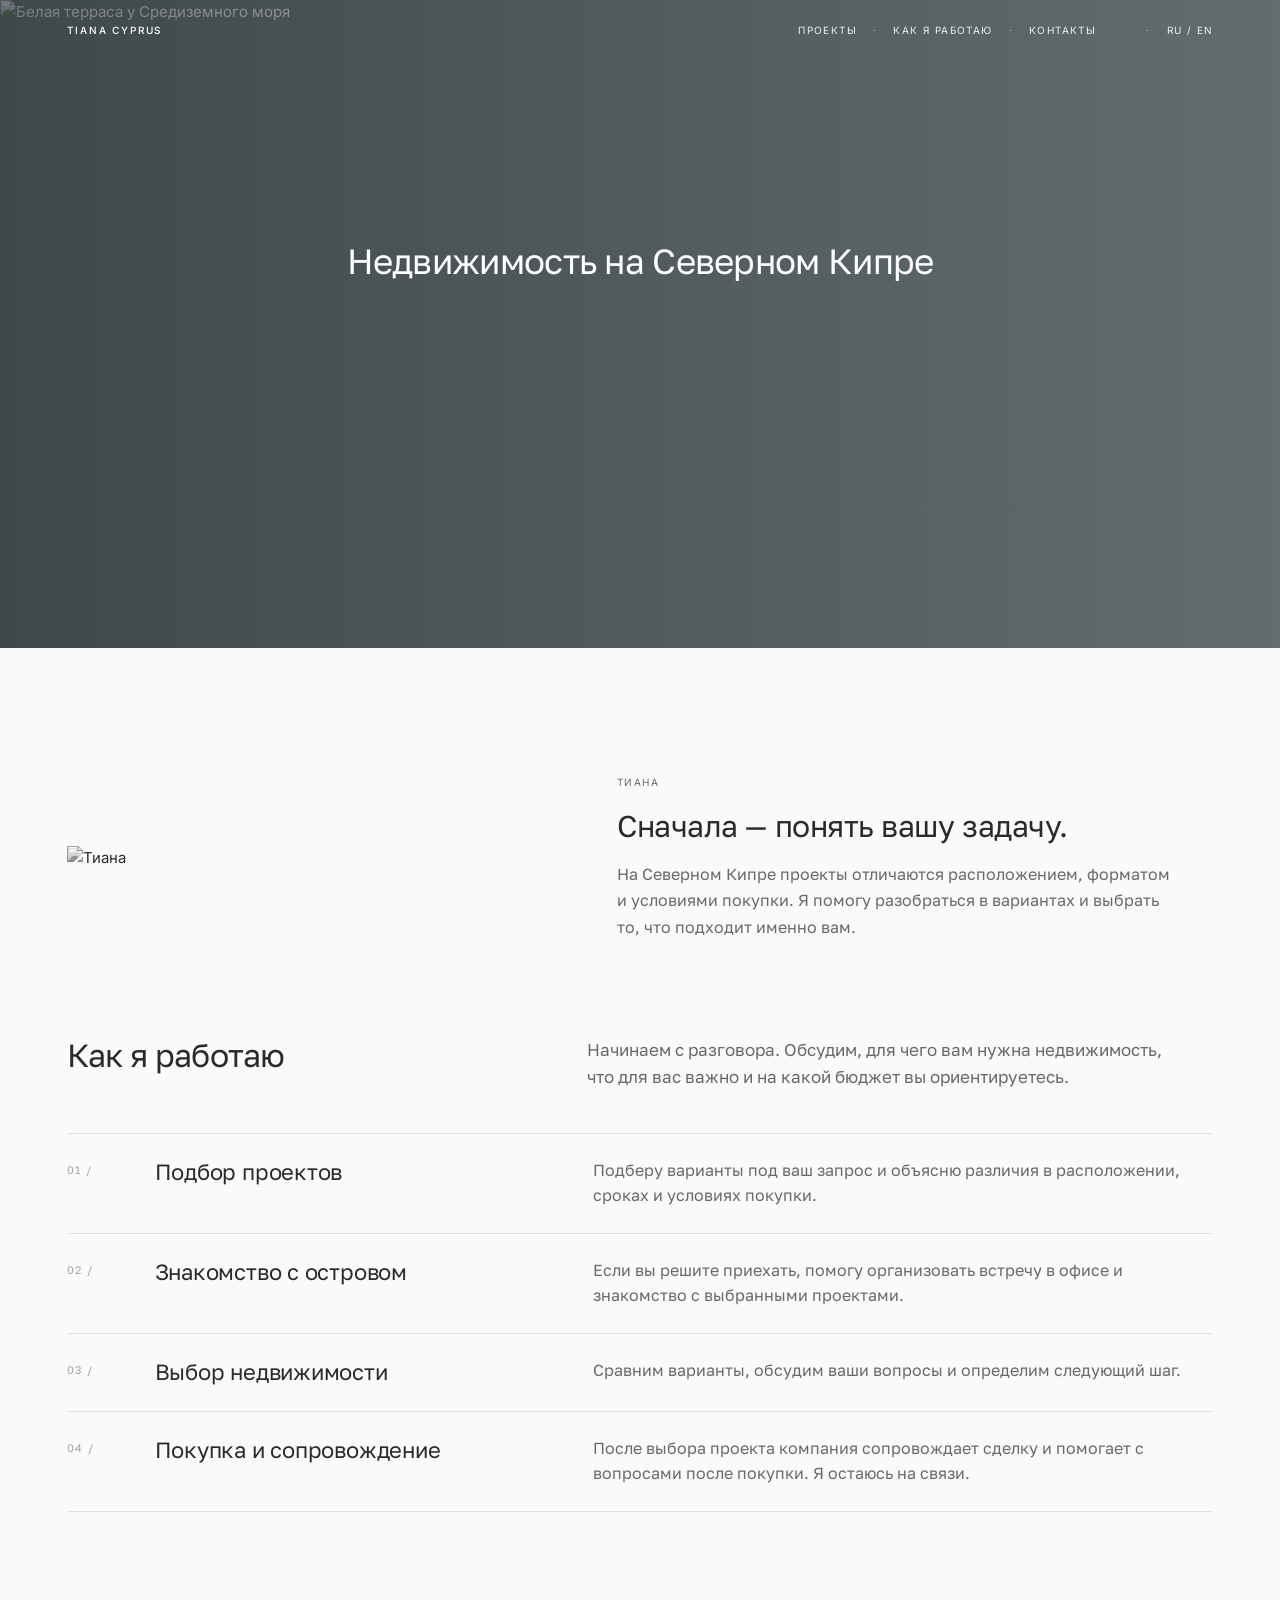
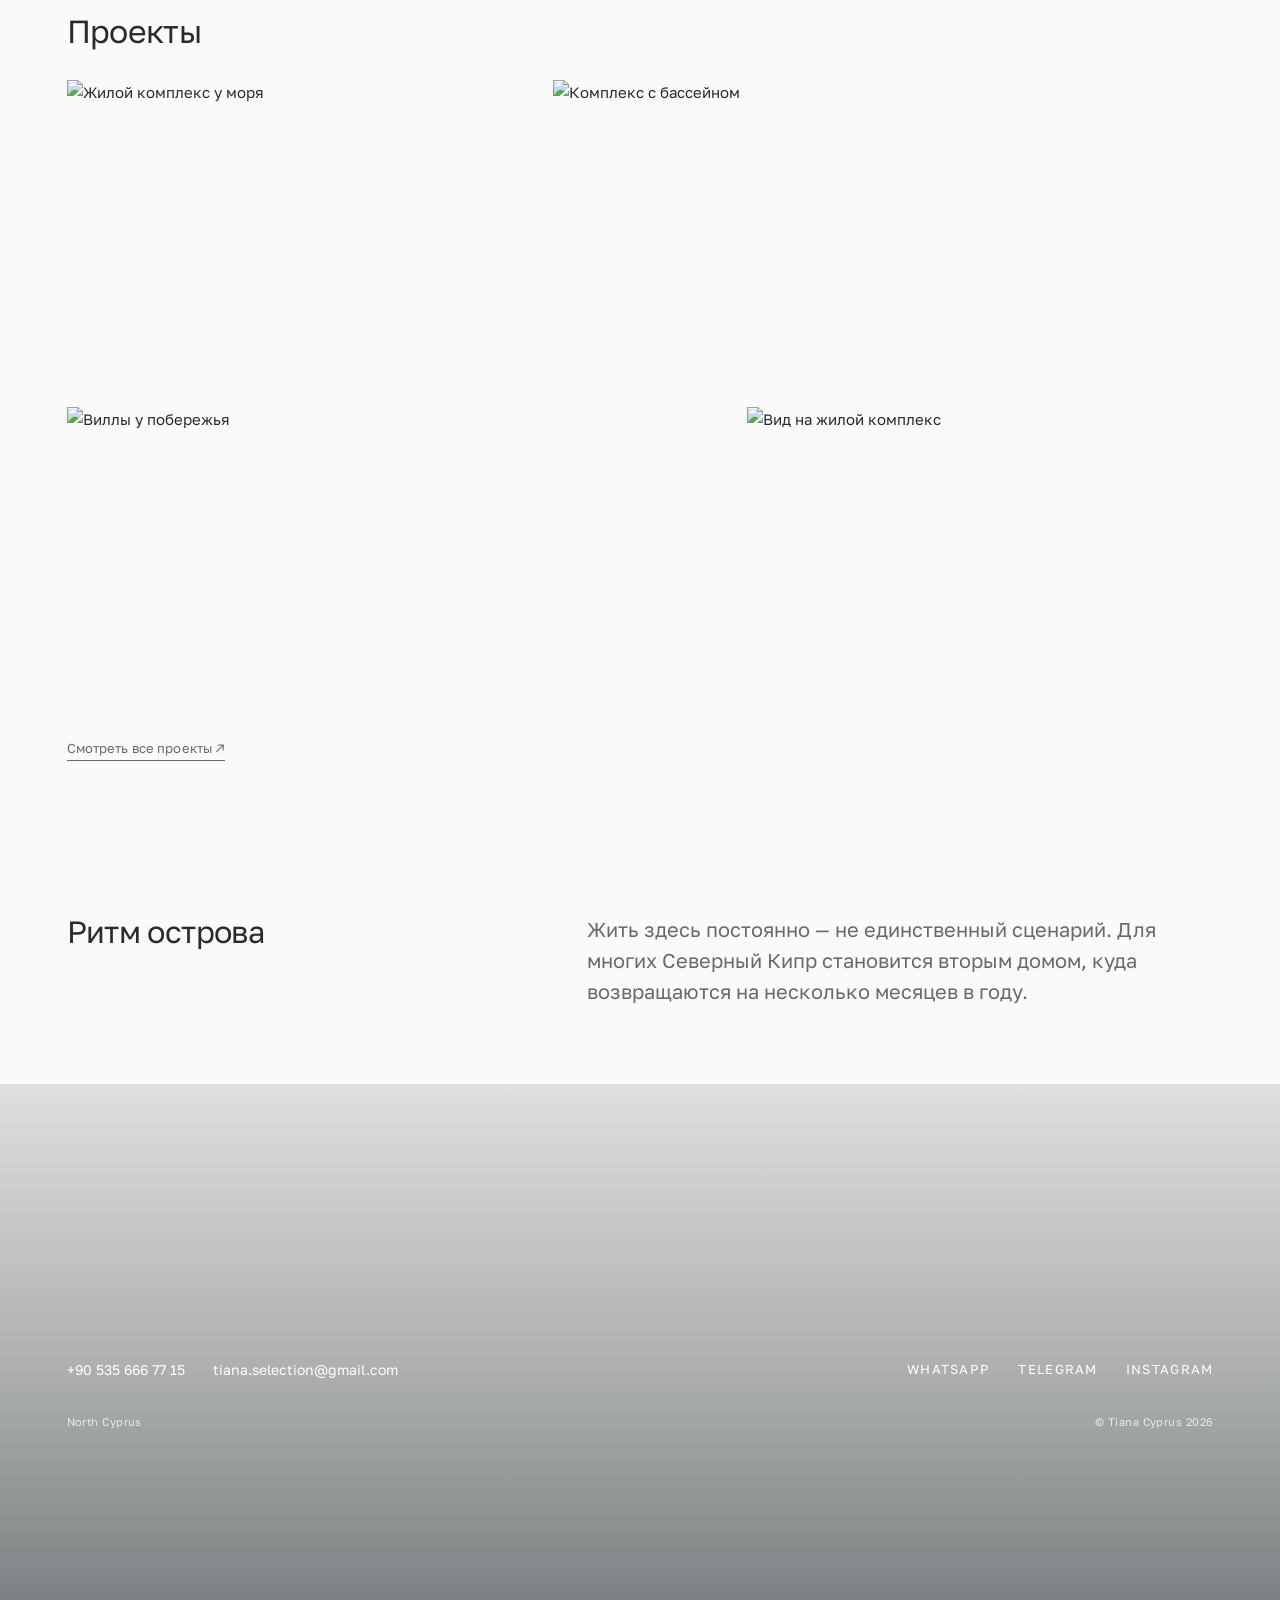
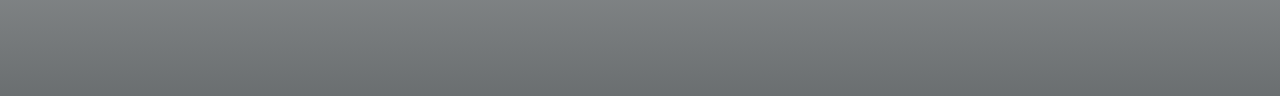
==== preview/index.html @ 3c2aa8ef "Balance spacing around the island text pause" ====
<!doctype html>
<html lang="ru">
<head>
<meta charset="utf-8"><meta name="viewport" content="width=device-width,initial-scale=1">
<title>Tiana Cyprus — визуальный вариант</title>
<link rel="preconnect" href="https://fonts.googleapis.com"><link rel="preconnect" href="https://fonts.gstatic.com" crossorigin>
<link href="https://fonts.googleapis.com/css2?family=Inter:wght@400;500;600&display=swap&subset=cyrillic" rel="stylesheet"><link href="https://fonts.googleapis.com/css2?family=Golos+Text:wght@400;500&display=swap" rel="stylesheet">
<style>
:root{--paper:#FAFAFA;--paper2:#FAFAFA;--ink:#282b2d;--soft:#666b6a;--line:#e0e3e1;--olive:#7d8678;--gutter:clamp(22px,5.2vw,84px);--serif:"Inter",Arial,sans-serif;--sans:"Inter",Arial,sans-serif}
*{box-sizing:border-box}html{scroll-behavior:smooth}body{margin:0;background:var(--paper);color:var(--ink);font:400 15px/1.65 var(--sans);-webkit-font-smoothing:antialiased}a{color:inherit;text-decoration:none}img{display:block;width:100%;height:100%;object-fit:cover}.wrap{max-width:1600px;margin:auto;padding-inline:var(--gutter)}
header{position:absolute;top:0;left:0;width:100%;z-index:10;display:flex;align-items:center;gap:34px;padding:22px var(--gutter);font-size:10px;letter-spacing:.14em;text-transform:uppercase;color:rgba(255,255,255,.9);background:transparent}.brand{font-weight:500;letter-spacing:.18em;color:#fff;margin-right:auto}.nav{display:flex;gap:0}.nav a{white-space:nowrap}.lang{white-space:nowrap}@media(min-width:761px){.nav a+a::before,.lang::before{content:"·";margin:0 16px;color:rgba(255,255,255,.58)}}
.hero{position:relative;width:100%;max-width:none;min-height:clamp(520px,72vh,760px);display:flex;align-items:center;justify-content:center;overflow:hidden;margin-top:0;margin-bottom:clamp(72px,10vw,130px);padding:0;color:#fff;background:#697477}.hero-copy{position:relative;z-index:2;width:min(90%,900px);max-width:900px;margin:0 auto;padding:0;text-align:center;transform:translateY(-6vh)}.eyebrow{font:500 10px/1.35 var(--sans);letter-spacing:.16em;text-transform:uppercase;color:rgba(255,255,255,.86);margin-bottom:18px}.hero h1{font:400 35px/1.18 "Golos Text",sans-serif;letter-spacing:-.02em;margin:0 0 16px;max-width:none;white-space:nowrap}.hero-subtitle{font:400 17px/1.55 "Golos Text",sans-serif;letter-spacing:.015em;margin:0 auto;max-width:none;color:rgba(255,255,255,.82)}.hero-link,.text-link{display:inline-flex;gap:8px;align-items:center;padding-bottom:4px;border-bottom:1px solid currentColor;font-size:10px;letter-spacing:.1em;text-transform:uppercase}.hero-link{font:500 13px/1.4 "Golos Text",sans-serif;letter-spacing:0;text-transform:none;color:#fff}.hero-image{position:absolute;inset:0;margin:0;overflow:hidden;z-index:0}.hero-image::after{content:"";position:absolute;inset:0;background:linear-gradient(90deg,rgba(16,23,26,.48) 0%,rgba(16,23,26,.25) 54%,rgba(16,23,26,.08) 100%)}.hero-image img{object-position:center 55%;filter:saturate(.62) brightness(.86)}
.section{padding-bottom:clamp(90px,12vw,170px)}.about{display:grid;grid-template-columns:minmax(0,38%) minmax(0,52%);gap:10%;align-items:center}.about-image{width:100%;aspect-ratio:auto;overflow:visible;max-width:none;justify-self:start;margin:0}.about-image img{display:block;width:100%;height:auto;object-fit:contain;filter:grayscale(.92)}.label{font-size:10px;letter-spacing:.2em;text-transform:uppercase;color:var(--soft);margin-bottom:22px}.about .label{font:400 10px/1.35 var(--sans);letter-spacing:.14em;margin-bottom:18px}.about h2{font:400 clamp(30px,2.35vw,34px)/1.25 "Golos Text",sans-serif;letter-spacing:-.015em;margin:0 0 16px;max-width:560px}.work h2,.rhythm h2{font:500 clamp(24px,2.5vw,34px)/1.25 var(--sans);letter-spacing:-.018em;margin:0 0 20px}.about p{max-width:560px;color:var(--soft);font:400 clamp(16px,1.25vw,18px)/1.65 "Golos Text",sans-serif;margin:0}.about.section{padding-bottom:96px}
.work{padding-top:0;background:var(--paper)}.work.section{padding-bottom:100px}.work-intro{display:grid;grid-template-columns:4fr 6fr;gap:8vw;margin-bottom:42px;align-items:start}.work-intro h2{font:400 clamp(32px,2.5vw,36px)/1.2 "Golos Text",sans-serif;letter-spacing:-.02em;margin:0}.work-intro p{max-width:600px;color:var(--soft);font:400 17px/1.6 "Golos Text",sans-serif;margin:0}.work-list{border-top:1px solid var(--line)}.work-step{display:grid;grid-template-columns:64px minmax(220px,4fr) minmax(0,6fr);gap:24px;padding:24px 0;border-bottom:1px solid var(--line);align-items:start}.work-number{padding-top:4px;color:#a1a5a5;font:400 11px/1.4 "Golos Text",sans-serif;letter-spacing:.12em;white-space:nowrap}.work-step h3{font:400 22px/1.3 "Golos Text",sans-serif;letter-spacing:-.01em;margin:0}.work-step p{margin:0;color:var(--soft);font:400 16px/1.6 "Golos Text",sans-serif;max-width:680px}.step h3{font:400 17px/1.3 var(--sans);margin:0}.step p{margin:0;color:var(--soft);max-width:680px}
.projects-head{display:flex;justify-content:space-between;align-items:baseline;border-top:1px solid var(--line);padding-top:26px;margin-bottom:36px}.projects h2{font:500 clamp(27px,3vw,40px)/1.2 var(--sans);letter-spacing:-.018em;margin:0}.grid{display:grid;grid-template-columns:repeat(4,minmax(0,1fr));gap:18px}.card{aspect-ratio:1.2;overflow:hidden}.card img{filter:saturate(.92);transition:transform .6s}.card:hover img{transform:scale(1.02)}.photo-story{display:grid;grid-template-columns:repeat(12,minmax(0,1fr));column-gap:24px;row-gap:48px;margin:clamp(70px,9vw,120px) auto}.photo-story__large{grid-column:6 / -1;grid-row:1 / span 2;aspect-ratio:6/5;overflow:hidden;margin:0}.photo-story__large img{object-position:30% 50%}.photo-story__small{grid-column:2 / span 3;grid-row:2;align-self:end;margin:0}.photo-story__small img{display:block;width:100%;aspect-ratio:1/1;object-fit:cover;filter:grayscale(.85) contrast(1.05);transition:filter 1.2s ease}.photo-story__small:hover img{filter:none}.photo-story__small figcaption{margin-top:16px;font-size:13px;color:var(--soft)}
.rhythm{display:grid;grid-template-columns:4fr 6fr;gap:8vw;align-items:center;padding:clamp(38px,6vw,78px);background:var(--paper2)}.rhythm h2{margin-bottom:18px}.rhythm p{color:var(--soft);max-width:420px;margin:0}.rhythm-image{aspect-ratio:1.65;overflow:hidden}.rhythm-image img{object-position:center 52%}
 .island-copy{padding-block:clamp(44px,6vw,76px) 12px;max-width:980px}.island-copy .label{margin-bottom:14px}.island-copy p{max-width:690px;font:400 clamp(18px,2vw,26px)/1.5 var(--sans);color:var(--soft);margin:0}
.cta{display:flex;align-items:center;justify-content:space-between;gap:30px;padding-block:34px;border-top:1px solid var(--line);border-bottom:1px solid var(--line);margin-bottom:clamp(70px,9vw,120px)}.cta h2{font:500 clamp(22px,2.2vw,30px)/1.3 var(--sans);letter-spacing:-.015em;margin:0;max-width:660px}.cta-link{font-size:12px;letter-spacing:.11em;text-transform:uppercase;white-space:nowrap;border-bottom:1px solid currentColor;padding-bottom:5px}
footer{background:linear-gradient(180deg,rgba(48,52,54,.42) 0%,rgba(48,52,54,.94) 78%),url('https://tianacyprus.com/assets/img/cyprus-coast.jpg') center 58%/cover;color:#f3f0e9;padding:34px 0 24px}.footer-top{display:flex;align-items:flex-start;justify-content:space-between;gap:30px}.footer-name{font:300 22px/1.2 var(--serif)}.contacts{display:flex;gap:24px;flex-wrap:wrap;font-size:13px}.social{display:flex;gap:20px;font-size:11px;letter-spacing:.1em;text-transform:uppercase}.footer-bottom{border-top:1px solid #ffffff30;margin-top:30px;padding-top:16px;font-size:10px;letter-spacing:.13em;color:#c6c6c1;display:flex;justify-content:space-between}
@media(max-width:760px){header{padding:16px var(--gutter);gap:12px;font-size:9px}.nav{gap:14px}.nav .nav-work,.nav .nav-contact{display:none}.hero{min-height:72svh;max-height:700px;display:flex;align-items:flex-start;justify-content:flex-start;margin-top:0;margin-bottom:76px}.hero-copy{position:absolute;top:43%;left:50%;width:calc(100% - 48px);max-width:380px;margin:0;padding:0;transform:translate(-50%,-50%);text-align:center}.hero h1{font-size:clamp(17px,5vw,20px);line-height:1.2;letter-spacing:0;max-width:none;margin:0 auto;white-space:nowrap}.hero-image img{object-position:60% 50%}.about{grid-template-columns:minmax(0,1fr);gap:22px}.about-image{width:min(78%,340px);max-width:340px;aspect-ratio:auto;justify-self:start;margin-left:0;margin-right:auto}.about-copy{padding-left:0}.about h2{font:400 clamp(16px,5.6vw,22px)/1.3 "Golos Text",sans-serif;letter-spacing:0;max-width:none;margin:0 0 14px;white-space:nowrap}.about .label{margin-bottom:16px}.about p{font:400 16px/1.6 "Golos Text",sans-serif;color:var(--soft);max-width:340px;margin:0}.work-intro{display:block;margin-bottom:28px}.work-intro h2{font:400 28px/1.25 "Golos Text",sans-serif;margin:0 0 14px}.work-intro p{font:400 16px/1.5 "Golos Text",sans-serif;max-width:340px}.work-step{grid-template-columns:1fr;gap:6px;padding:16px 0}.work-number{padding:0;font:400 11px/1.35 "Golos Text",sans-serif;letter-spacing:.16em}.work-step h3{font:400 20px/1.3 "Golos Text",sans-serif}.work-step p{font:400 15px/1.5 "Golos Text",sans-serif;max-width:340px}.work.section{padding-bottom:64px}.grid{grid-template-columns:repeat(2,minmax(0,1fr));gap:12px}.card{aspect-ratio:1.05}.photo-story{grid-template-columns:1fr;row-gap:28px;margin-block:64px}.photo-story__large{grid-column:1;grid-row:1;aspect-ratio:1/1;margin-inline:calc(-1 * var(--gutter))}.photo-story__small{grid-column:1;grid-row:2;width:62%}.rhythm{grid-template-columns:1fr;gap:22px;padding:24px}.rhythm-image{aspect-ratio:1.4;margin-inline:-24px}.rhythm h2{font-size:30px}.cta{display:block;padding-block:24px}.cta h2{font-size:25px;margin-bottom:20px}.footer-top{display:grid;grid-template-columns:1fr;gap:20px}.contacts{gap:14px 20px}.footer-bottom{font-size:9px}}


/* ---------- lower homepage: editorial grid, island pause, photo footer ---------- */
.projects.section {
  padding-bottom: clamp(72px, 6vw, 88px);
  font-family: "Golos Text", sans-serif;
}
.projects-head {
  justify-content: flex-start;
  border-top: 0;
  padding-top: 0;
  margin-bottom: 30px;
}
.projects-head h2 {
  font: 400 clamp(28px, 2.5vw, 36px)/1.2 "Golos Text", sans-serif;
  letter-spacing: -.02em;
}
.grid {
  display: grid;
  grid-template-columns: repeat(12, minmax(0, 1fr));
  column-gap: 20px;
  row-gap: 20px;
}
.card {
  grid-row: auto;
  margin: 0;
  height: clamp(260px, 24vw, 360px);
  aspect-ratio: auto;
  overflow: hidden;
}
.card:nth-child(1) { grid-column: 1 / span 5; }
.card:nth-child(2) { grid-column: 6 / -1; }
.card:nth-child(3) { grid-column: 1 / span 7; }
.card:nth-child(4) { grid-column: 8 / -1; }
.card img {
  width: 100%;
  height: 100%;
  object-fit: cover;
  object-position: center;
  filter: none;
  transition: none;
}
.card:hover img { transform: none; }
.all-projects {
  display: inline-flex;
  margin-top: 24px;
  padding-bottom: 3px;
  border-bottom: 1px solid currentColor;
  color: var(--soft);
  font: 400 13px/1.4 "Golos Text", sans-serif;
  letter-spacing: .01em;
}
.island-copy {
  display: grid;
  grid-template-columns: minmax(0, 4fr) minmax(0, 6fr);
  gap: 8vw;
  align-items: start;
  width: 100%;
  max-width: 1600px;
  margin: 0 auto;
  padding: clamp(64px, 6vw, 88px) var(--gutter);
  font-family: "Golos Text", sans-serif;
}
.island-copy h2 {
  margin: 0;
  font: 400 clamp(28px, 2.4vw, 34px)/1.2 "Golos Text", sans-serif;
  letter-spacing: -.02em;
}
.island-copy p {
  max-width: 640px;
  margin: 0;
  color: var(--soft);
  font: 400 20px/1.55 "Golos Text", sans-serif;
}
footer {
  display: flex;
  align-items: flex-end;
  min-height: clamp(480px, 68vh, 700px);
  padding: 32px 0 24px;
  background:
    linear-gradient(0deg, rgba(18,25,28,.62) 0%, rgba(18,25,28,.34) 52%, rgba(18,25,28,.12) 100%),
    url('https://tianacyprus.com/assets/img/cyprus-coast.jpg') center 55%/cover;
  color: #fff;
  font-family: "Golos Text", sans-serif;
}
.footer-inner { width: 100%; }
.footer-top {
  display: grid;
  grid-template-columns: minmax(0, 1fr) auto;
  align-items: end;
  gap: 32px;
}
.contacts, .social {
  display: flex;
  flex-wrap: wrap;
  gap: 20px 28px;
  font: 400 14px/1.5 "Golos Text", sans-serif;
}
.social {
  justify-content: flex-end;
  font-size: 13px;
}
.footer-bottom {
  display: flex;
  justify-content: space-between;
  gap: 20px;
  margin-top: 34px;
  padding: 0;
  border: 0;
  color: rgba(255,255,255,.78);
  font: 400 11px/1.4 "Golos Text", sans-serif;
  letter-spacing: .04em;
}
@media (max-width: 760px) {
  .projects.section { padding-bottom: 0; }
  .projects-head { margin-bottom: 20px; }
  .projects-head h2 { font-size: 28px; }
  .grid {
    grid-template-columns: minmax(0, 1fr);
    column-gap: 0;
    row-gap: 14px;
  }
  .card,
  .card:nth-child(1),
  .card:nth-child(2),
  .card:nth-child(3),
  .card:nth-child(4) {
    grid-column: 1 / -1;
    height: auto;
    aspect-ratio: 4 / 3;
  }
  .all-projects { margin-top: 20px; }
  .island-copy {
    grid-template-columns: minmax(0, 1fr);
    gap: 16px;
    padding-block: 72px;
  }
  .island-copy h2 { font-size: 28px; }
  .island-copy p {
    max-width: 340px;
    font-size: 18px;
    line-height: 1.55;
  }
  footer {
    min-height: 560px;
    padding: 32px 0 22px;
  }
  .footer-top {
    grid-template-columns: minmax(0, 1fr);
    gap: 24px;
  }
  .contacts, .social { gap: 14px 20px; }
  .social { justify-content: flex-start; }
  .footer-bottom {
    margin-top: 28px;
    font-size: 10px;
  }
}

</style>
</head><body>
<header class="wrap"><a class="brand" href="#">Tiana Cyprus</a><nav class="nav"><a class="nav-projects" href="#projects">Проекты</a><a class="nav-work" href="#work">Как я работаю</a><a class="nav-contact" href="#contact">Контакты</a></nav><span class="lang">RU / EN</span></header>
<main>
<section class="hero wrap"><div class="hero-copy"><h1>Недвижимость на&nbsp;Северном&nbsp;Кипре</h1></div><figure class="hero-image"><img src="https://tianacyprus.com/assets/img/hero.jpg" alt="Белая терраса у Средиземного моря"></figure></section>
<section class="about section wrap" id="about"><figure class="about-image"><img src="https://tianacyprus.com/assets/img/tiana-full.jpg" alt="Тиана"></figure><div class="about-copy"><div class="label">ТИАНА</div><h2>Сначала — понять вашу задачу.</h2><p>На Северном Кипре проекты отличаются расположением, форматом и условиями покупки. Я помогу разобраться в вариантах и выбрать то, что подходит именно вам.</p></div></section>
<section class="work section wrap" id="work"><div class="work-intro"><h2>Как я работаю</h2><p>Начинаем с разговора. Обсудим, для чего вам нужна недвижимость, что для вас важно и на какой бюджет вы ориентируетесь.</p></div><div class="work-list"><article class="work-step"><span class="work-number">01 /</span><h3>Подбор проектов</h3><p>Подберу варианты под ваш запрос и объясню различия в расположении, сроках и условиях покупки.</p></article><article class="work-step"><span class="work-number">02 /</span><h3>Знакомство с островом</h3><p>Если вы решите приехать, помогу организовать встречу в офисе и знакомство с выбранными проектами.</p></article><article class="work-step"><span class="work-number">03 /</span><h3>Выбор недвижимости</h3><p>Сравним варианты, обсудим ваши вопросы и определим следующий шаг.</p></article><article class="work-step"><span class="work-number">04 /</span><h3>Покупка и сопровождение</h3><p>После выбора проекта компания сопровождает сделку и помогает с вопросами после покупки. Я остаюсь на связи.</p></article></div></section>
<section class="projects section wrap" id="projects"><div class="projects-head"><h2>Проекты</h2></div><div class="grid"><figure class="card"><img src="https://tianacyprus.com/assets/img/project-01.jpg" alt="Жилой комплекс у моря"></figure><figure class="card"><img src="https://tianacyprus.com/assets/img/project-04.jpg" alt="Комплекс с бассейном"></figure><figure class="card"><img src="https://tianacyprus.com/assets/img/project-02.jpg" alt="Виллы у побережья"></figure><figure class="card"><img src="https://tianacyprus.com/assets/img/project-03.jpg" alt="Вид на жилой комплекс"></figure></div><a class="all-projects" href="/projects/">Смотреть все проекты ↗</a></section>
<section class="island-copy wrap" id="cyprus"><h2>Ритм острова</h2><p>Жить здесь постоянно — не единственный сценарий. Для многих Северный Кипр становится вторым домом, куда возвращаются на несколько месяцев в году.</p></section>
</main>
<footer id="contact"><div class="wrap footer-inner"><div class="footer-top"><div class="contacts"><a href="tel:+905356667715">+90 535 666 77 15</a><a href="mailto:tiana.selection@gmail.com">tiana.selection@gmail.com</a></div><nav class="social" aria-label="Социальные сети"><a href="https://wa.me/905356667715">WhatsApp</a><a href="https://t.me/+905356667715">Telegram</a><a href="https://www.instagram.com/tianacyprus/">Instagram</a></nav></div><div class="footer-bottom"><span>North Cyprus</span><span>© Tiana Cyprus 2026</span></div></div></footer>
</body></html>
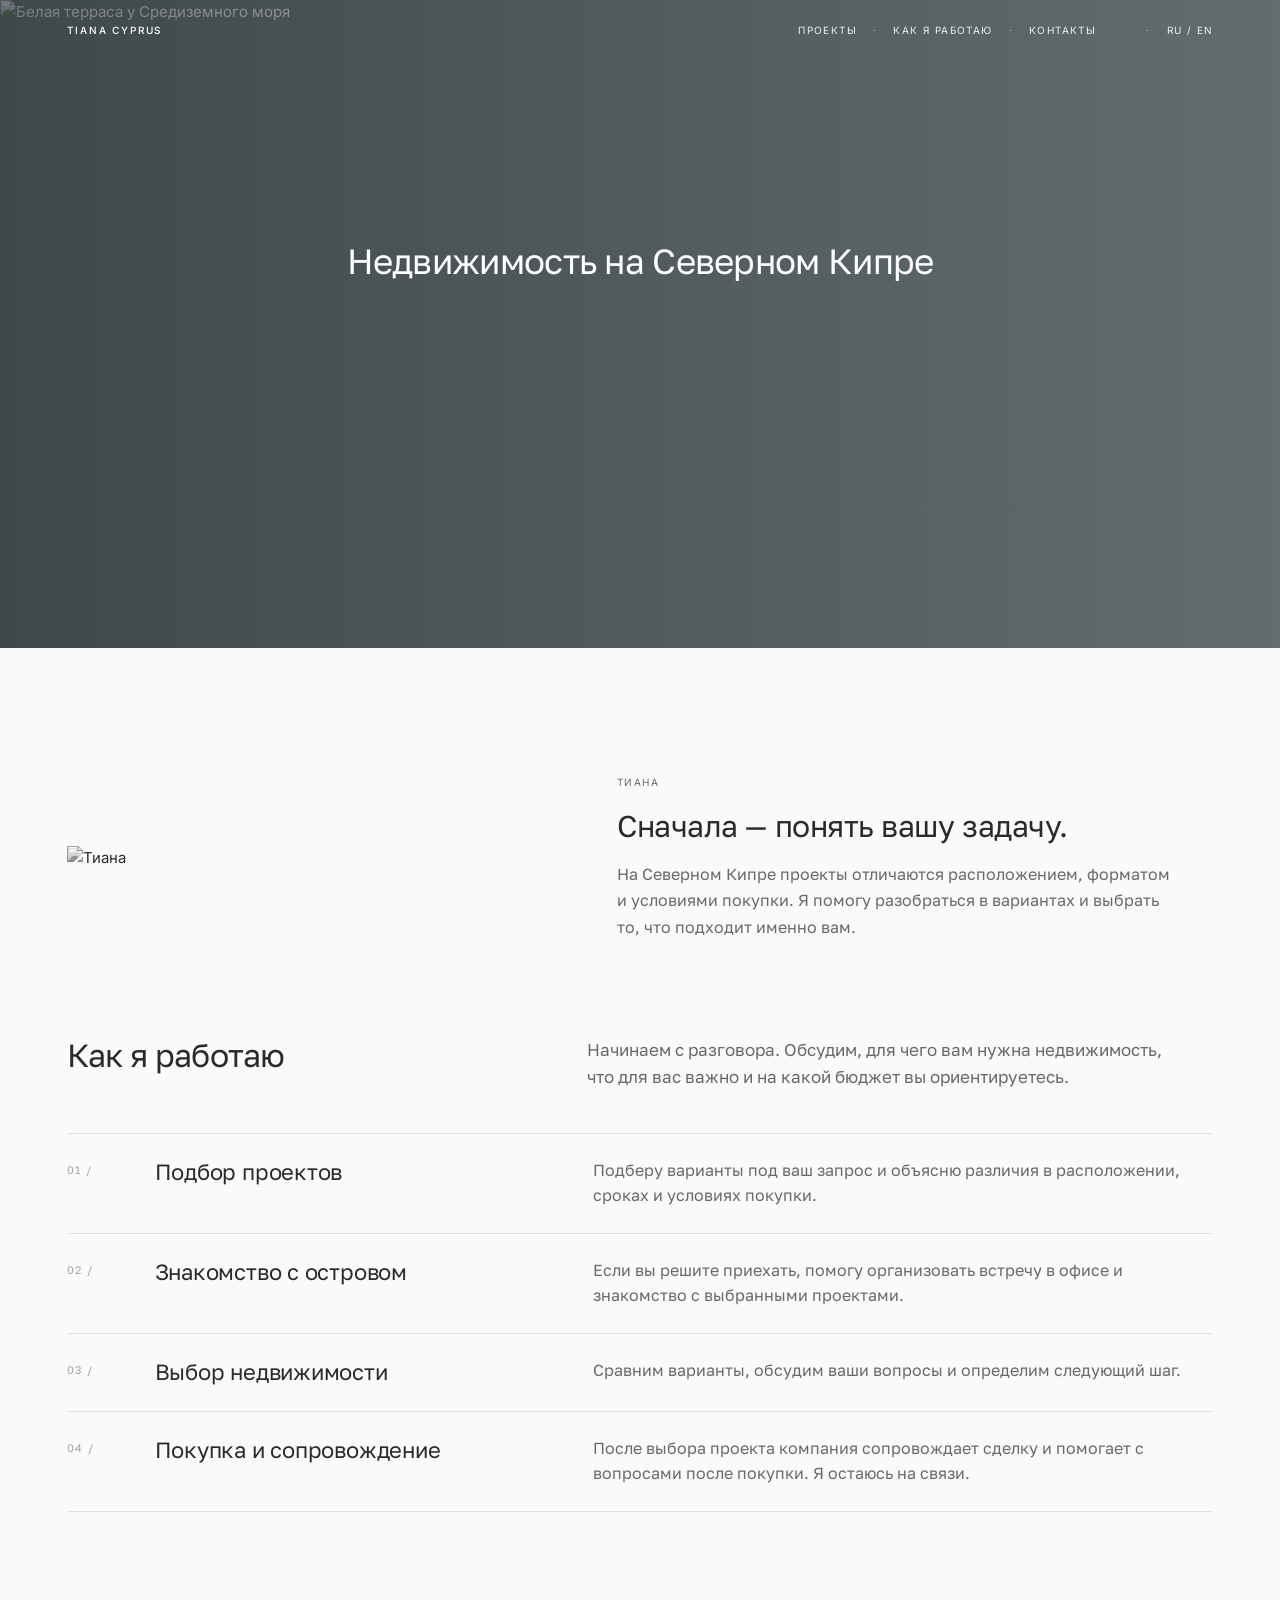
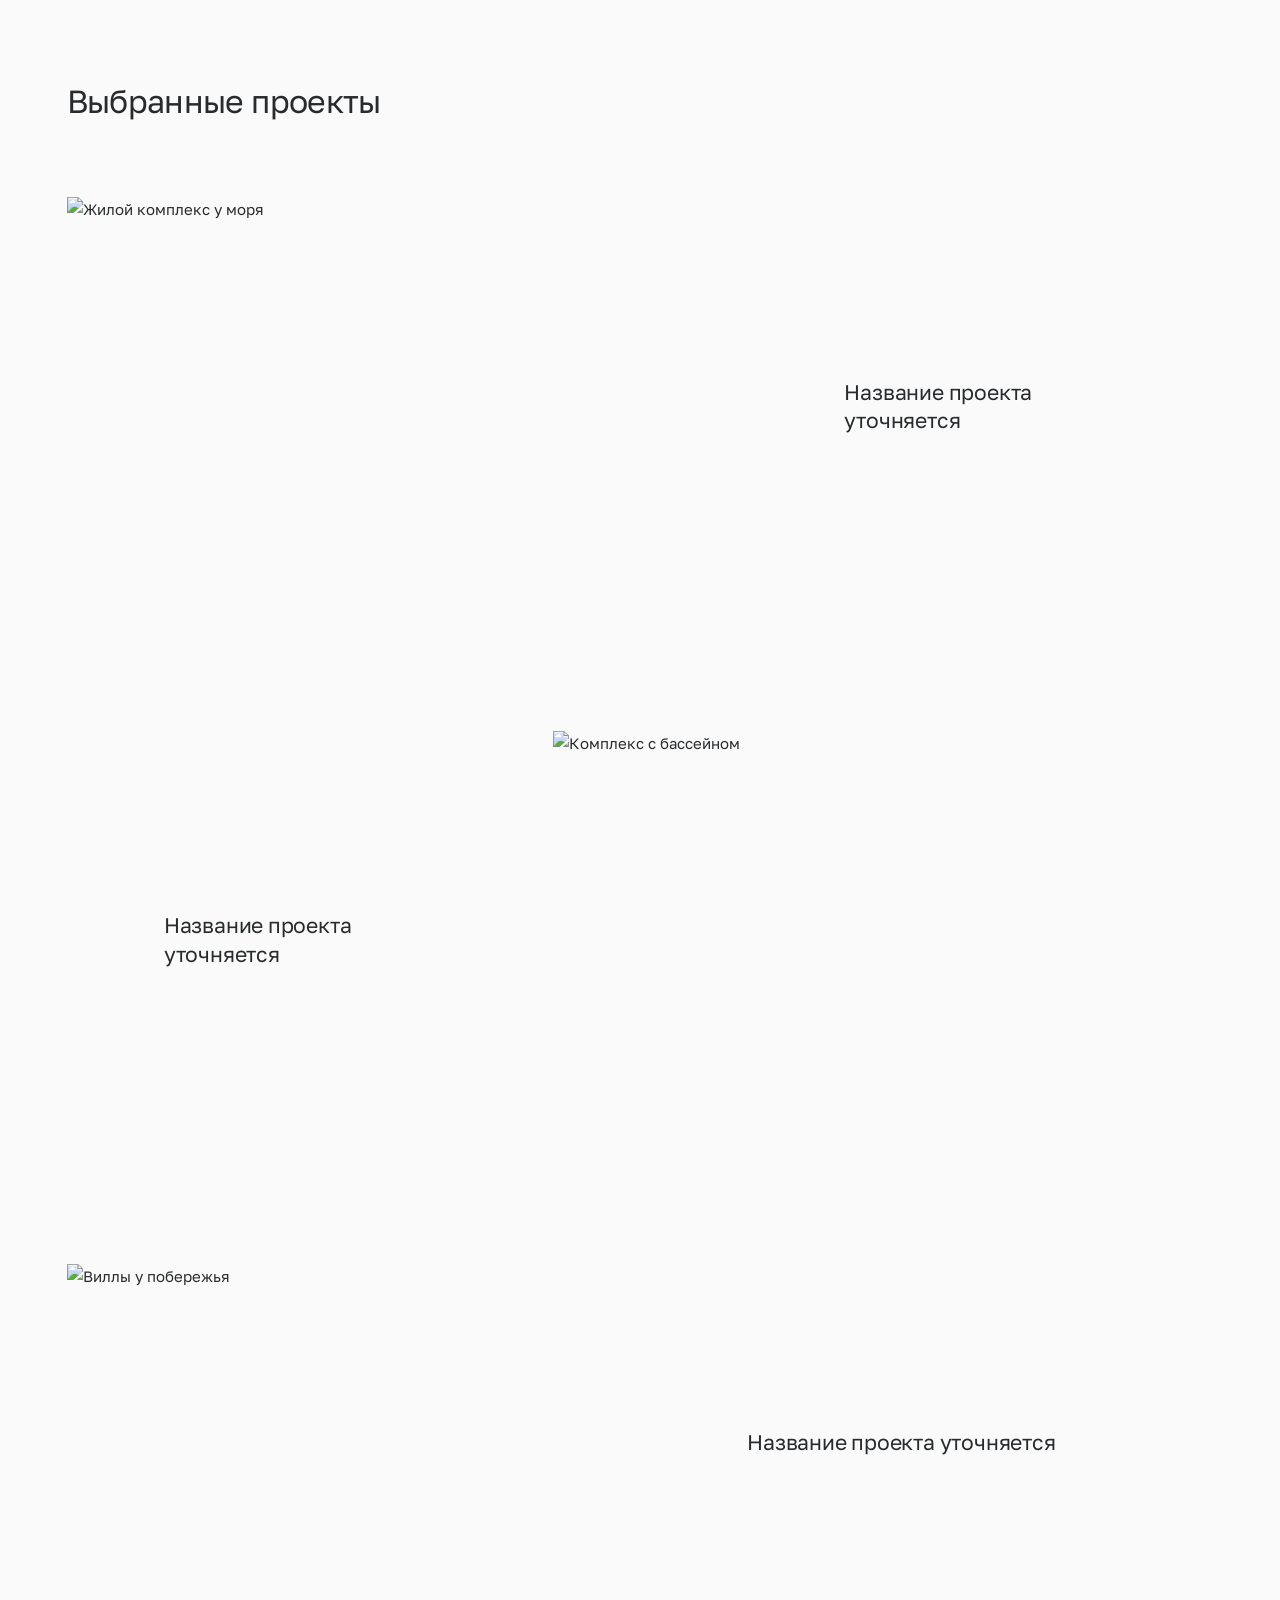
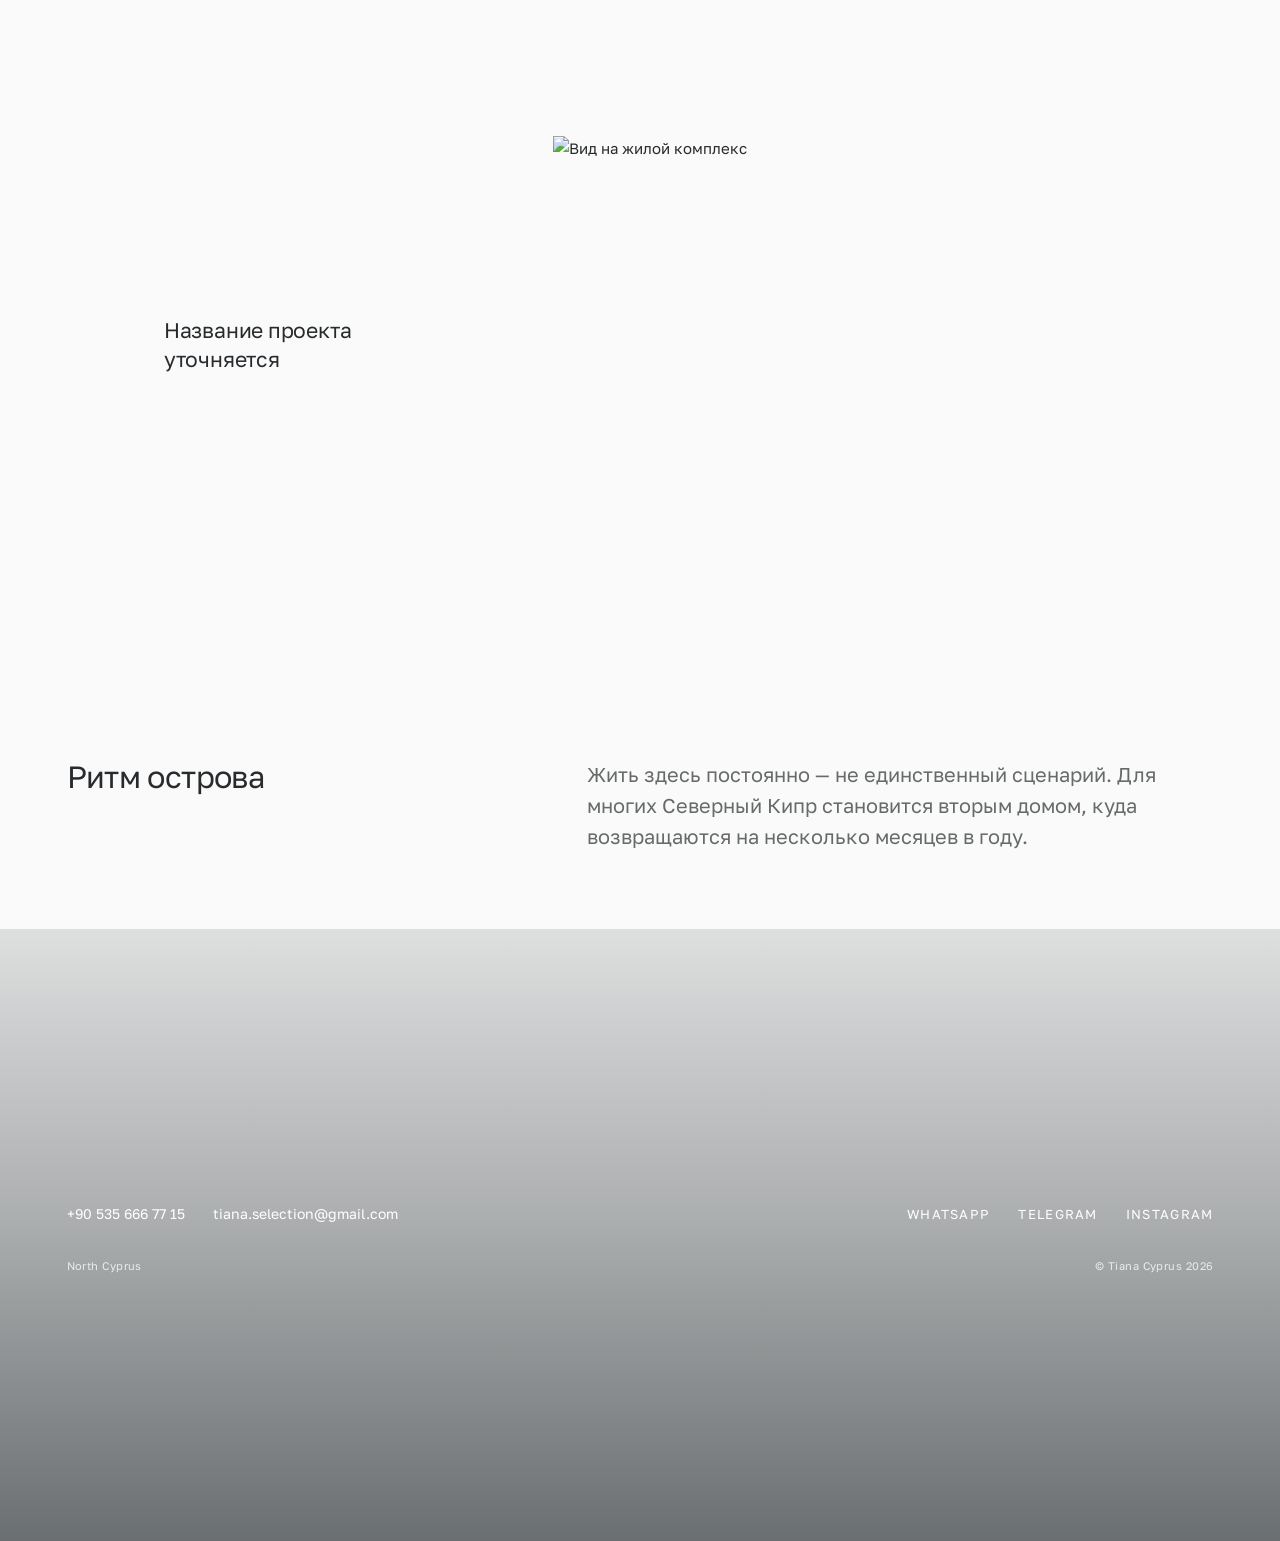
==== commit c6aa26d6: "Redesign homepage project gallery preview" ====
--- a/preview/index.html
+++ b/preview/index.html
@@ -184,8 +184,109 @@
 <section class="hero wrap"><div class="hero-copy"><h1>Недвижимость на&nbsp;Северном&nbsp;Кипре</h1></div><figure class="hero-image"><img src="https://tianacyprus.com/assets/img/hero.jpg" alt="Белая терраса у Средиземного моря"></figure></section>
 <section class="about section wrap" id="about"><figure class="about-image"><img src="https://tianacyprus.com/assets/img/tiana-full.jpg" alt="Тиана"></figure><div class="about-copy"><div class="label">ТИАНА</div><h2>Сначала — понять вашу задачу.</h2><p>На Северном Кипре проекты отличаются расположением, форматом и условиями покупки. Я помогу разобраться в вариантах и выбрать то, что подходит именно вам.</p></div></section>
 <section class="work section wrap" id="work"><div class="work-intro"><h2>Как я работаю</h2><p>Начинаем с разговора. Обсудим, для чего вам нужна недвижимость, что для вас важно и на какой бюджет вы ориентируетесь.</p></div><div class="work-list"><article class="work-step"><span class="work-number">01 /</span><h3>Подбор проектов</h3><p>Подберу варианты под ваш запрос и объясню различия в расположении, сроках и условиях покупки.</p></article><article class="work-step"><span class="work-number">02 /</span><h3>Знакомство с островом</h3><p>Если вы решите приехать, помогу организовать встречу в офисе и знакомство с выбранными проектами.</p></article><article class="work-step"><span class="work-number">03 /</span><h3>Выбор недвижимости</h3><p>Сравним варианты, обсудим ваши вопросы и определим следующий шаг.</p></article><article class="work-step"><span class="work-number">04 /</span><h3>Покупка и сопровождение</h3><p>После выбора проекта компания сопровождает сделку и помогает с вопросами после покупки. Я остаюсь на связи.</p></article></div></section>
-<section class="projects section wrap" id="projects"><div class="projects-head"><h2>Проекты</h2></div><div class="grid"><figure class="card"><img src="https://tianacyprus.com/assets/img/project-01.jpg" alt="Жилой комплекс у моря"></figure><figure class="card"><img src="https://tianacyprus.com/assets/img/project-04.jpg" alt="Комплекс с бассейном"></figure><figure class="card"><img src="https://tianacyprus.com/assets/img/project-02.jpg" alt="Виллы у побережья"></figure><figure class="card"><img src="https://tianacyprus.com/assets/img/project-03.jpg" alt="Вид на жилой комплекс"></figure></div><a class="all-projects" href="/projects/">Смотреть все проекты ↗</a></section>
+<section class="projects section wrap" id="projects">
+  <div class="projects-head"><h2>Выбранные проекты</h2></div>
+  <div class="project-stories">
+    <article class="project-entry project-entry--one" data-project-key="project-01">
+      <figure class="project-image"><img src="https://tianacyprus.com/assets/img/project-01.jpg" alt="Жилой комплекс у моря"></figure>
+      <div class="project-caption"><h3>Название проекта уточняется</h3></div>
+    </article>
+    <article class="project-entry project-entry--two" data-project-key="project-04">
+      <figure class="project-image"><img src="https://tianacyprus.com/assets/img/project-04.jpg" alt="Комплекс с бассейном"></figure>
+      <div class="project-caption"><h3>Название проекта уточняется</h3></div>
+    </article>
+    <article class="project-entry project-entry--three" data-project-key="project-02">
+      <figure class="project-image"><img src="https://tianacyprus.com/assets/img/project-02.jpg" alt="Виллы у побережья"></figure>
+      <div class="project-caption"><h3>Название проекта уточняется</h3></div>
+    </article>
+    <article class="project-entry project-entry--four" data-project-key="project-03">
+      <figure class="project-image"><img src="https://tianacyprus.com/assets/img/project-03.jpg" alt="Вид на жилой комплекс"></figure>
+      <div class="project-caption"><h3>Название проекта уточняется</h3></div>
+    </article>
+  </div>
+</section>
 <section class="island-copy wrap" id="cyprus"><h2>Ритм острова</h2><p>Жить здесь постоянно — не единственный сценарий. Для многих Северный Кипр становится вторым домом, куда возвращаются на несколько месяцев в году.</p></section>
 </main>
 <footer id="contact"><div class="wrap footer-inner"><div class="footer-top"><div class="contacts"><a href="tel:+905356667715">+90 535 666 77 15</a><a href="mailto:tiana.selection@gmail.com">tiana.selection@gmail.com</a></div><nav class="social" aria-label="Социальные сети"><a href="https://wa.me/905356667715">WhatsApp</a><a href="https://t.me/+905356667715">Telegram</a><a href="https://www.instagram.com/tianacyprus/">Instagram</a></nav></div><div class="footer-bottom"><span>North Cyprus</span><span>© Tiana Cyprus 2026</span></div></div></footer>
 </body></html>
+
+<style>
+/* Editorial project publications — preview only */
+.projects.section {
+  padding-top: clamp(44px, 5.5vw, 78px);
+  padding-bottom: clamp(84px, 10vw, 144px);
+}
+.projects-head {
+  margin-bottom: clamp(44px, 6vw, 84px);
+}
+.projects-head h2 {
+  font-family: "Golos Text", sans-serif;
+}
+.project-stories {
+  display: grid;
+  row-gap: clamp(64px, 9vw, 128px);
+}
+.project-entry {
+  display: grid;
+  grid-template-columns: repeat(12, minmax(0, 1fr));
+  column-gap: 20px;
+  align-items: center;
+  margin: 0;
+}
+.project-image {
+  margin: 0;
+  overflow: hidden;
+}
+.project-image img {
+  display: block;
+  width: 100%;
+  height: auto;
+  aspect-ratio: 1.58;
+  object-fit: cover;
+  object-position: center;
+}
+.project-entry--one .project-image { grid-column: 1 / span 7; }
+.project-entry--one .project-caption { grid-column: 9 / span 3; }
+.project-entry--two .project-image { grid-column: 6 / -1; grid-row: 1; }
+.project-entry--two .project-caption { grid-column: 2 / span 3; grid-row: 1; }
+.project-entry--three .project-image { grid-column: 1 / span 6; }
+.project-entry--three .project-caption { grid-column: 8 / span 4; }
+.project-entry--four .project-image { grid-column: 6 / -1; grid-row: 1; }
+.project-entry--four .project-caption { grid-column: 2 / span 3; grid-row: 1; }
+.project-caption h3 {
+  margin: 0;
+  color: var(--ink);
+  font: 400 clamp(19px, 1.65vw, 23px)/1.35 "Golos Text", sans-serif;
+  letter-spacing: -.01em;
+}
+@media (max-width: 760px) {
+  .projects.section {
+    padding-top: 40px;
+    padding-bottom: 76px;
+  }
+  .projects-head { margin-bottom: 30px; }
+  .project-stories { row-gap: 50px; }
+  .project-entry,
+  .project-entry--one,
+  .project-entry--two,
+  .project-entry--three,
+  .project-entry--four {
+    display: flex;
+    flex-direction: column;
+    align-items: stretch;
+    gap: 15px;
+  }
+  .project-image,
+  .project-caption {
+    width: 100%;
+  }
+  .project-image img {
+    aspect-ratio: 1.32;
+    object-fit: cover;
+  }
+  .project-caption h3 {
+    font-size: 19px;
+    line-height: 1.35;
+  }
+}
+</style>
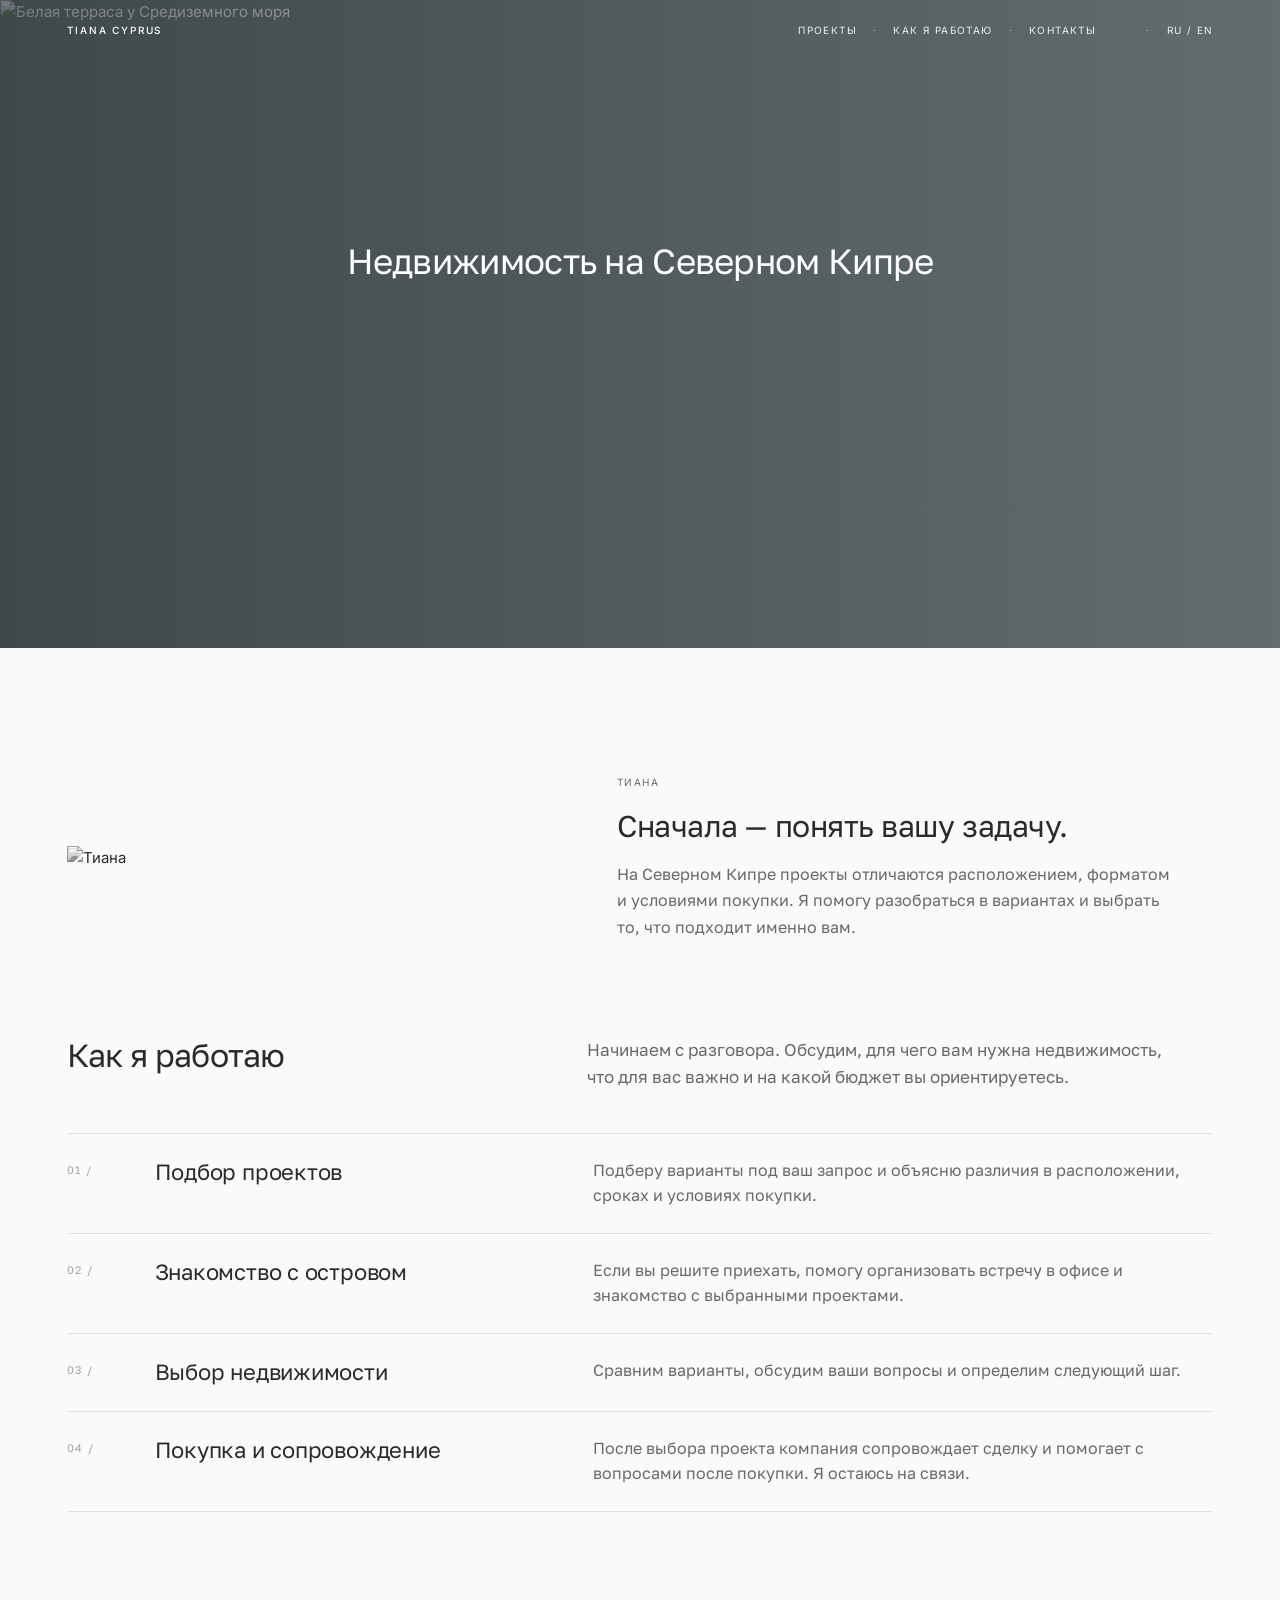
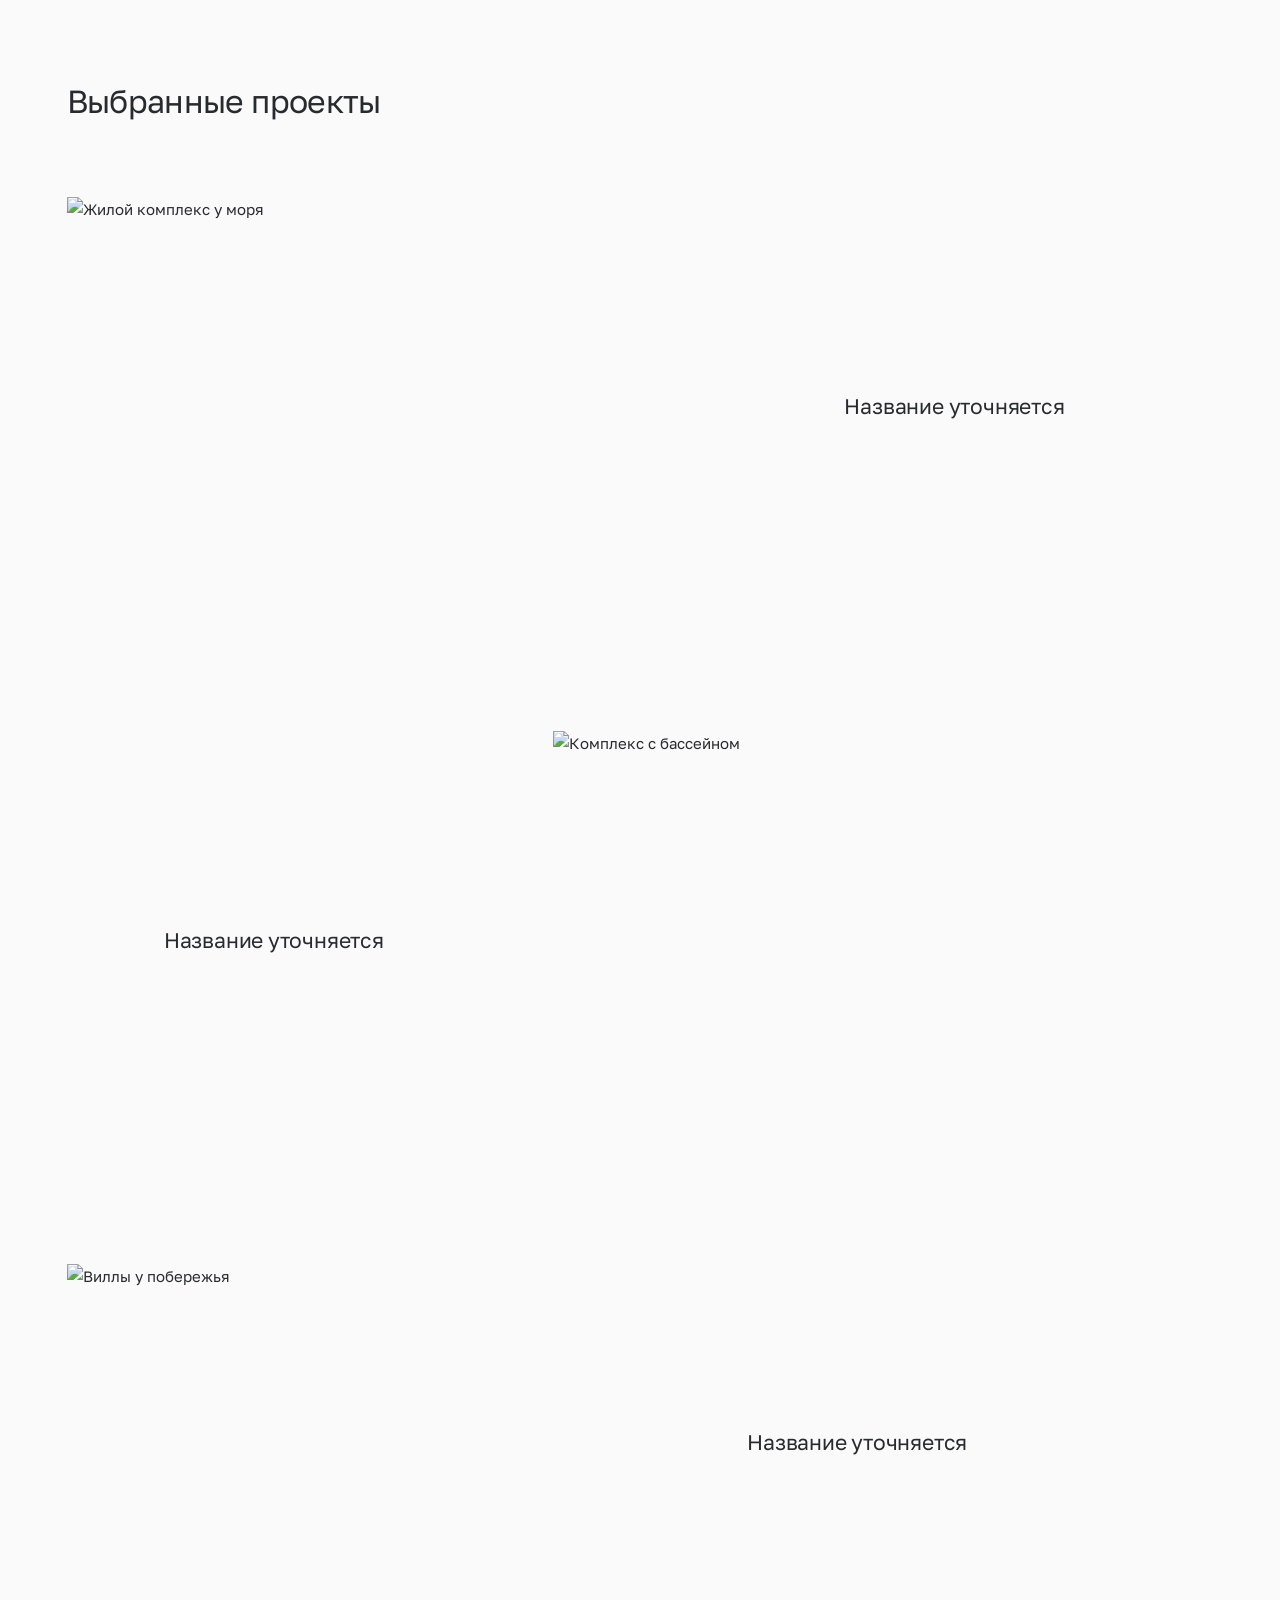
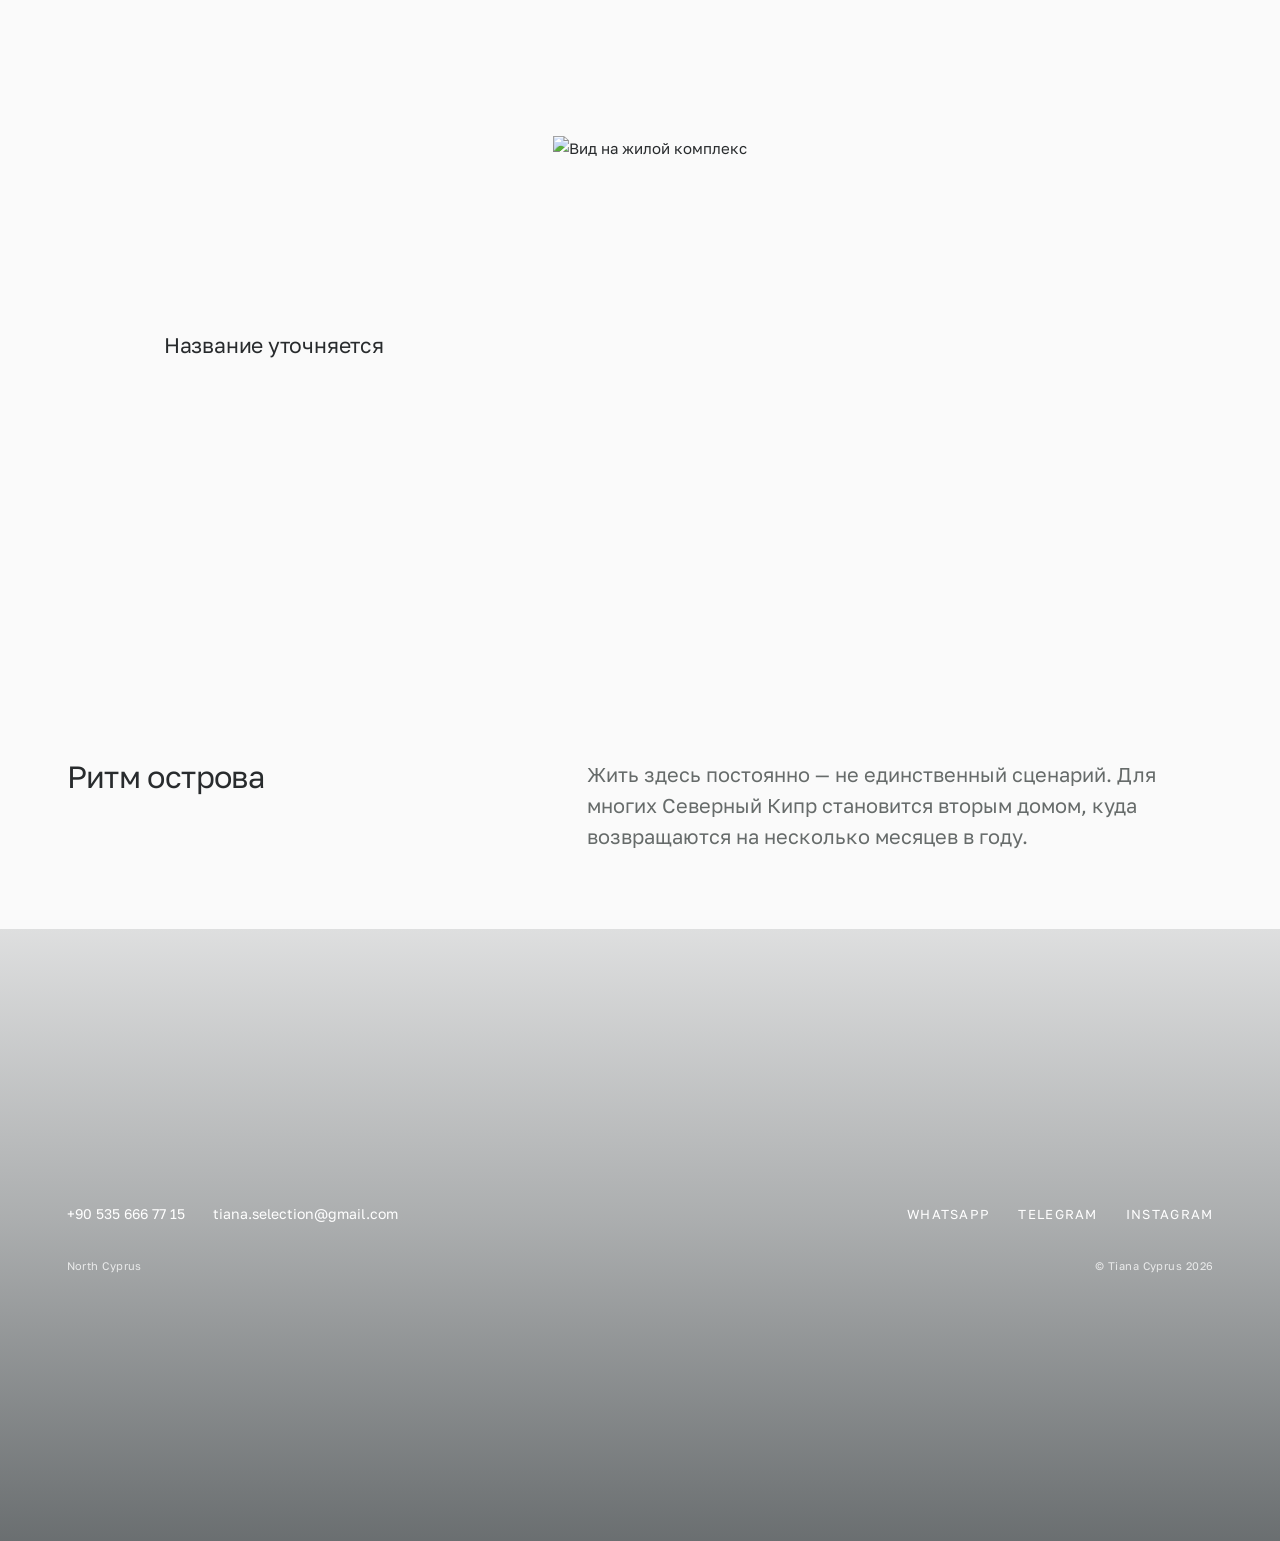
==== commit 7c7fb138: "Refine project preview captions" ====
--- a/preview/index.html
+++ b/preview/index.html
@@ -189,19 +189,19 @@
   <div class="project-stories">
     <article class="project-entry project-entry--one" data-project-key="project-01">
       <figure class="project-image"><img src="https://tianacyprus.com/assets/img/project-01.jpg" alt="Жилой комплекс у моря"></figure>
-      <div class="project-caption"><h3>Название проекта уточняется</h3></div>
+      <div class="project-caption"><h3>Название уточняется</h3></div>
     </article>
     <article class="project-entry project-entry--two" data-project-key="project-04">
       <figure class="project-image"><img src="https://tianacyprus.com/assets/img/project-04.jpg" alt="Комплекс с бассейном"></figure>
-      <div class="project-caption"><h3>Название проекта уточняется</h3></div>
+      <div class="project-caption"><h3>Название уточняется</h3></div>
     </article>
     <article class="project-entry project-entry--three" data-project-key="project-02">
       <figure class="project-image"><img src="https://tianacyprus.com/assets/img/project-02.jpg" alt="Виллы у побережья"></figure>
-      <div class="project-caption"><h3>Название проекта уточняется</h3></div>
+      <div class="project-caption"><h3>Название уточняется</h3></div>
     </article>
     <article class="project-entry project-entry--four" data-project-key="project-03">
       <figure class="project-image"><img src="https://tianacyprus.com/assets/img/project-03.jpg" alt="Вид на жилой комплекс"></figure>
-      <div class="project-caption"><h3>Название проекта уточняется</h3></div>
+      <div class="project-caption"><h3>Название уточняется</h3></div>
     </article>
   </div>
 </section>
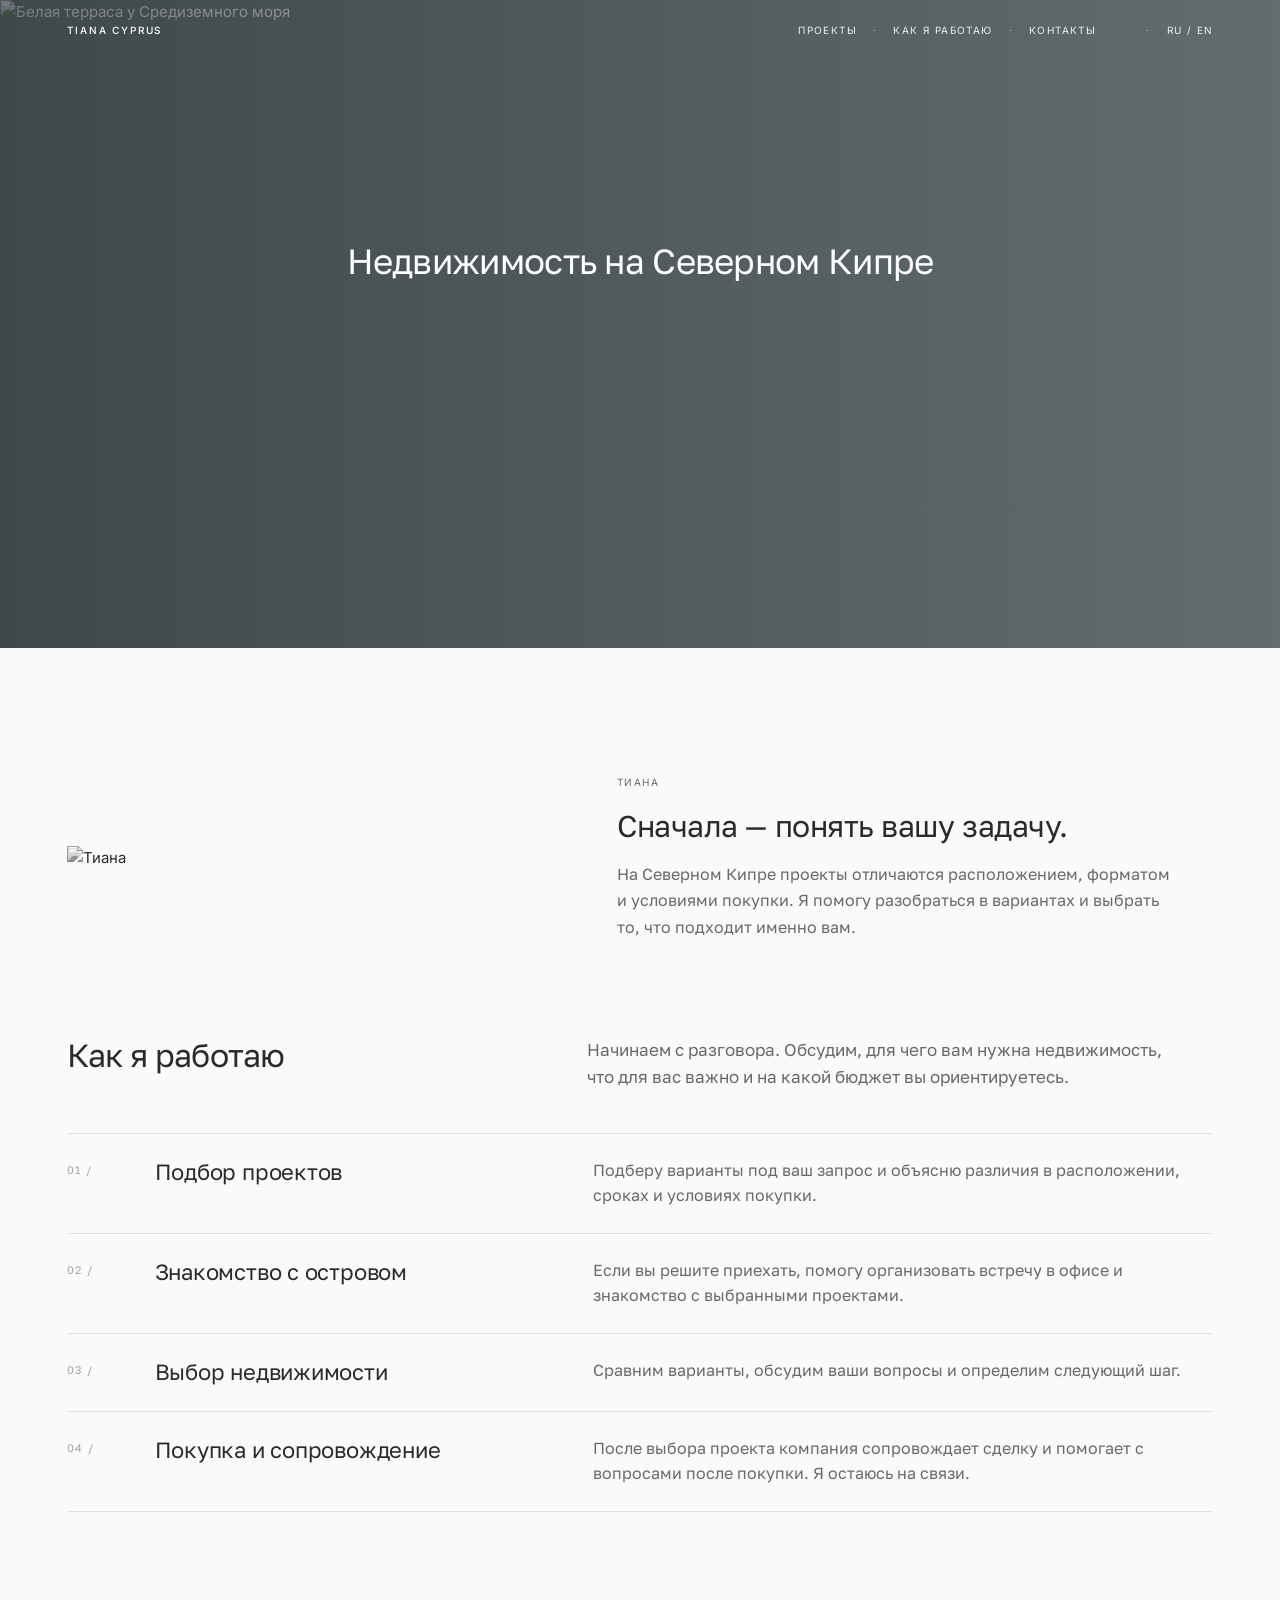
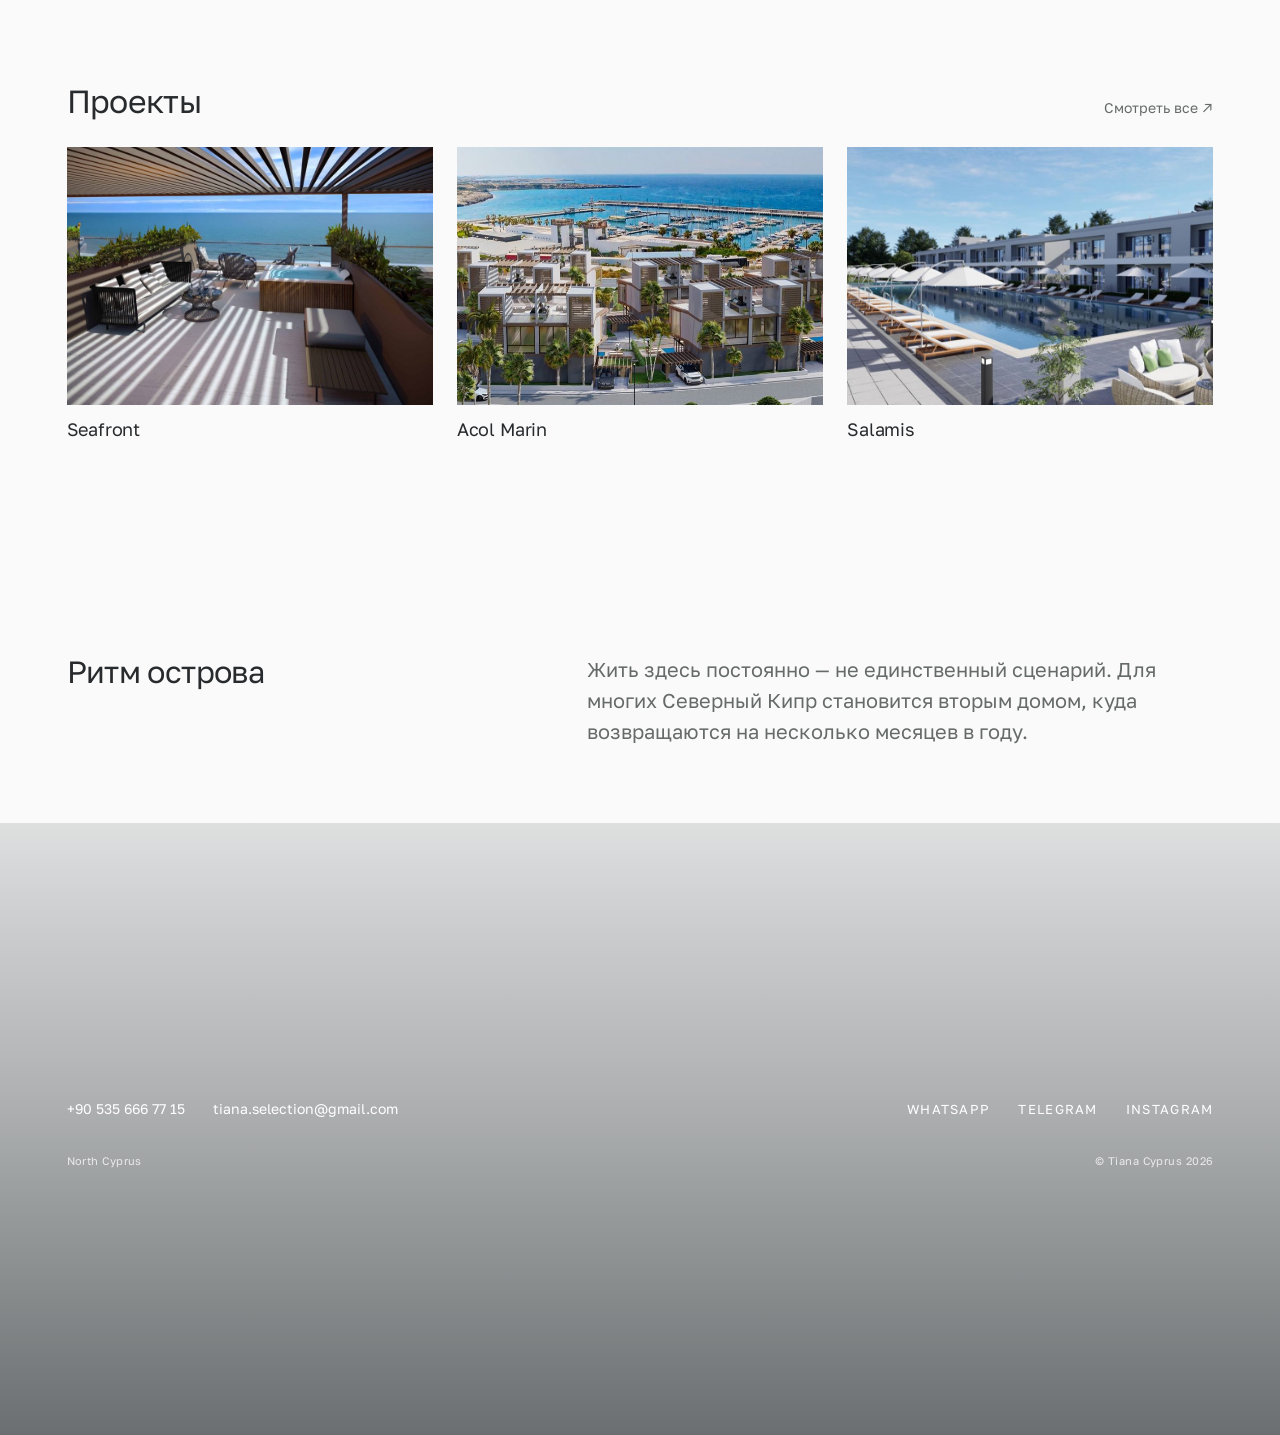
==== commit 99fedfc5: "Build six-project carousel preview" ====
--- a/preview/index.html
+++ b/preview/index.html
@@ -184,30 +184,48 @@
 <section class="hero wrap"><div class="hero-copy"><h1>Недвижимость на&nbsp;Северном&nbsp;Кипре</h1></div><figure class="hero-image"><img src="https://tianacyprus.com/assets/img/hero.jpg" alt="Белая терраса у Средиземного моря"></figure></section>
 <section class="about section wrap" id="about"><figure class="about-image"><img src="https://tianacyprus.com/assets/img/tiana-full.jpg" alt="Тиана"></figure><div class="about-copy"><div class="label">ТИАНА</div><h2>Сначала — понять вашу задачу.</h2><p>На Северном Кипре проекты отличаются расположением, форматом и условиями покупки. Я помогу разобраться в вариантах и выбрать то, что подходит именно вам.</p></div></section>
 <section class="work section wrap" id="work"><div class="work-intro"><h2>Как я работаю</h2><p>Начинаем с разговора. Обсудим, для чего вам нужна недвижимость, что для вас важно и на какой бюджет вы ориентируетесь.</p></div><div class="work-list"><article class="work-step"><span class="work-number">01 /</span><h3>Подбор проектов</h3><p>Подберу варианты под ваш запрос и объясню различия в расположении, сроках и условиях покупки.</p></article><article class="work-step"><span class="work-number">02 /</span><h3>Знакомство с островом</h3><p>Если вы решите приехать, помогу организовать встречу в офисе и знакомство с выбранными проектами.</p></article><article class="work-step"><span class="work-number">03 /</span><h3>Выбор недвижимости</h3><p>Сравним варианты, обсудим ваши вопросы и определим следующий шаг.</p></article><article class="work-step"><span class="work-number">04 /</span><h3>Покупка и сопровождение</h3><p>После выбора проекта компания сопровождает сделку и помогает с вопросами после покупки. Я остаюсь на связи.</p></article></div></section>
-<section class="projects section wrap" id="projects">
-  <div class="projects-head"><h2>Выбранные проекты</h2></div>
-  <div class="project-stories">
-    <article class="project-entry project-entry--one" data-project-key="project-01">
-      <figure class="project-image"><img src="https://tianacyprus.com/assets/img/project-01.jpg" alt="Жилой комплекс у моря"></figure>
-      <div class="project-caption"><h3>Название уточняется</h3></div>
-    </article>
-    <article class="project-entry project-entry--two" data-project-key="project-04">
-      <figure class="project-image"><img src="https://tianacyprus.com/assets/img/project-04.jpg" alt="Комплекс с бассейном"></figure>
-      <div class="project-caption"><h3>Название уточняется</h3></div>
-    </article>
-    <article class="project-entry project-entry--three" data-project-key="project-02">
-      <figure class="project-image"><img src="https://tianacyprus.com/assets/img/project-02.jpg" alt="Виллы у побережья"></figure>
-      <div class="project-caption"><h3>Название уточняется</h3></div>
-    </article>
-    <article class="project-entry project-entry--four" data-project-key="project-03">
-      <figure class="project-image"><img src="https://tianacyprus.com/assets/img/project-03.jpg" alt="Вид на жилой комплекс"></figure>
-      <div class="project-caption"><h3>Название уточняется</h3></div>
-    </article>
+<section class="projects section wrap projects-strip" id="projects">
+  <div class="projects-head">
+    <h2>Проекты</h2>
+    <a class="projects-all" href="/projects/">Смотреть все ↗</a>
+  </div>
+  <div class="projects-carousel" role="region" aria-label="Проекты" tabindex="0">
+    <figure class="project-slide"><img src="./assets/projects/seafront.jpg" alt="Seafront" loading="lazy"><figcaption>Seafront</figcaption></figure>
+    <figure class="project-slide"><img src="./assets/projects/acol-marin.jpg" alt="Acol Marin" loading="lazy"><figcaption>Acol Marin</figcaption></figure>
+    <figure class="project-slide"><img src="./assets/projects/salamis.jpg" alt="Salamis" loading="lazy"><figcaption>Salamis</figcaption></figure>
+    <figure class="project-slide"><img src="./assets/projects/dolce-vita.jpg" alt="Dolce Vita" loading="lazy"><figcaption>Dolce Vita</figcaption></figure>
+    <figure class="project-slide"><img src="./assets/projects/esentepe-exclusive.jpg" alt="Esentepe Exclusive" loading="lazy"><figcaption>Esentepe Exclusive</figcaption></figure>
+    <figure class="project-slide"><img src="./assets/projects/dolce-mare.jpg" alt="Dolce Mare" loading="lazy"><figcaption>Dolce Mare</figcaption></figure>
   </div>
 </section>
 <section class="island-copy wrap" id="cyprus"><h2>Ритм острова</h2><p>Жить здесь постоянно — не единственный сценарий. Для многих Северный Кипр становится вторым домом, куда возвращаются на несколько месяцев в году.</p></section>
 </main>
 <footer id="contact"><div class="wrap footer-inner"><div class="footer-top"><div class="contacts"><a href="tel:+905356667715">+90 535 666 77 15</a><a href="mailto:tiana.selection@gmail.com">tiana.selection@gmail.com</a></div><nav class="social" aria-label="Социальные сети"><a href="https://wa.me/905356667715">WhatsApp</a><a href="https://t.me/+905356667715">Telegram</a><a href="https://www.instagram.com/tianacyprus/">Instagram</a></nav></div><div class="footer-bottom"><span>North Cyprus</span><span>© Tiana Cyprus 2026</span></div></div></footer>
+
+<style>
+/* Preview-only project carousel */
+.projects-strip.projects.section{padding-top:clamp(44px,5.5vw,78px);padding-bottom:clamp(84px,10vw,144px)}
+.projects-strip .projects-head{display:flex;justify-content:space-between;align-items:baseline;gap:24px;border:0;padding:0;margin:0 0 26px}
+.projects-strip .projects-head h2{font:400 clamp(28px,2.5vw,36px)/1.2 "Golos Text",sans-serif;letter-spacing:-.02em;margin:0}
+.projects-all{flex:none;color:var(--soft);font:400 14px/1.4 "Golos Text",sans-serif;letter-spacing:0;white-space:nowrap}
+.projects-carousel{display:flex;gap:24px;overflow-x:auto;overscroll-behavior-x:contain;scroll-snap-type:x mandatory;scroll-behavior:smooth;-webkit-overflow-scrolling:touch;scrollbar-width:thin;scrollbar-color:#c9cdca transparent;padding-bottom:8px}
+.projects-carousel::-webkit-scrollbar{height:4px}
+.projects-carousel::-webkit-scrollbar-track{background:transparent}
+.projects-carousel::-webkit-scrollbar-thumb{background:#c9cdca}
+.project-slide{flex:0 0 calc((100% - 48px)/3);min-width:0;margin:0;scroll-snap-align:start}
+.project-slide img{display:block;width:100%;height:auto;aspect-ratio:1.42;object-fit:cover}
+.project-slide figcaption{padding-top:12px;color:var(--ink);font:400 18px/1.35 "Golos Text",sans-serif;letter-spacing:-.01em}
+@media(max-width:760px){
+ .projects-strip.projects.section{padding-top:40px;padding-bottom:76px}
+ .projects-strip .projects-head{margin-bottom:20px}
+ .projects-strip .projects-head h2{font-size:28px}
+ .projects-all{font-size:13px}
+ .projects-carousel{gap:16px;margin-right:calc(-1 * var(--gutter));padding-right:var(--gutter);scroll-padding-left:0}
+ .project-slide{flex-basis:82%}
+ .project-slide img{aspect-ratio:1.34}
+ .project-slide figcaption{padding-top:10px;font-size:17px}
+}
+</style>
 </body></html>
 
 <style>
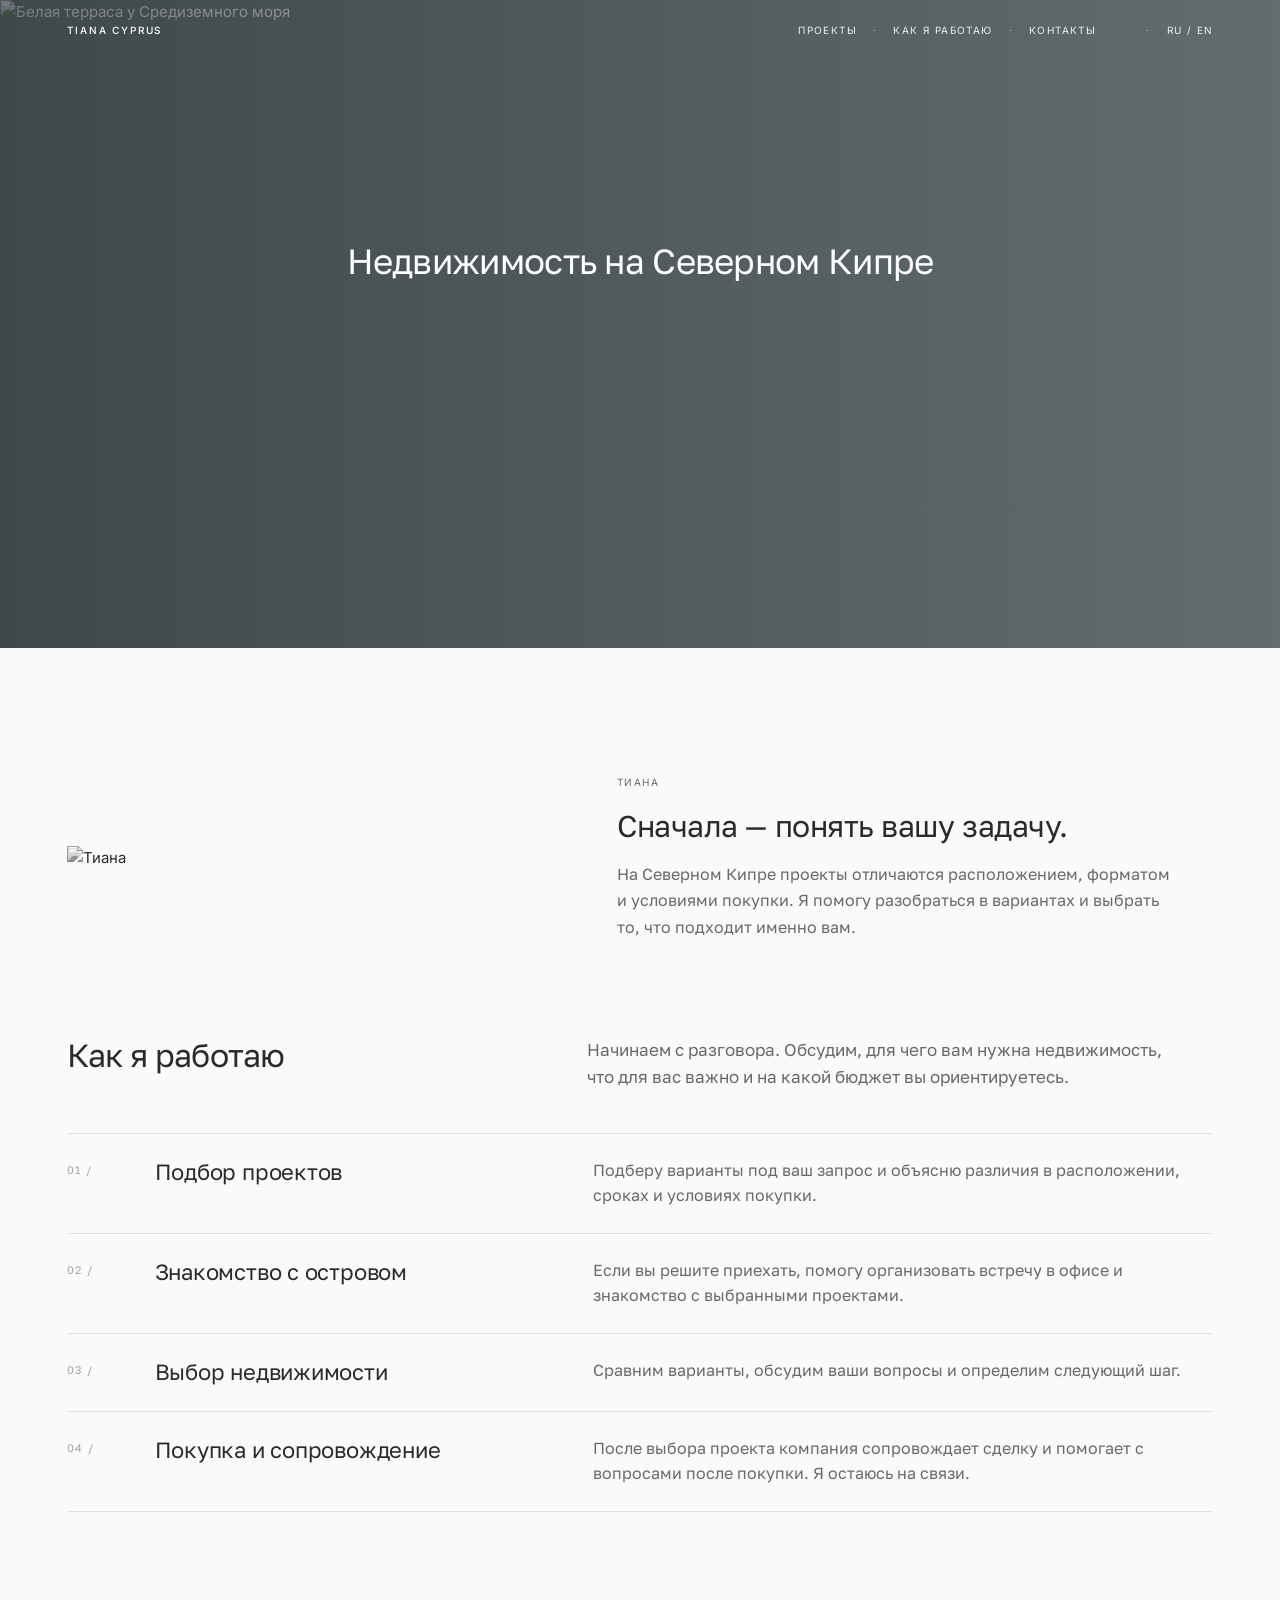
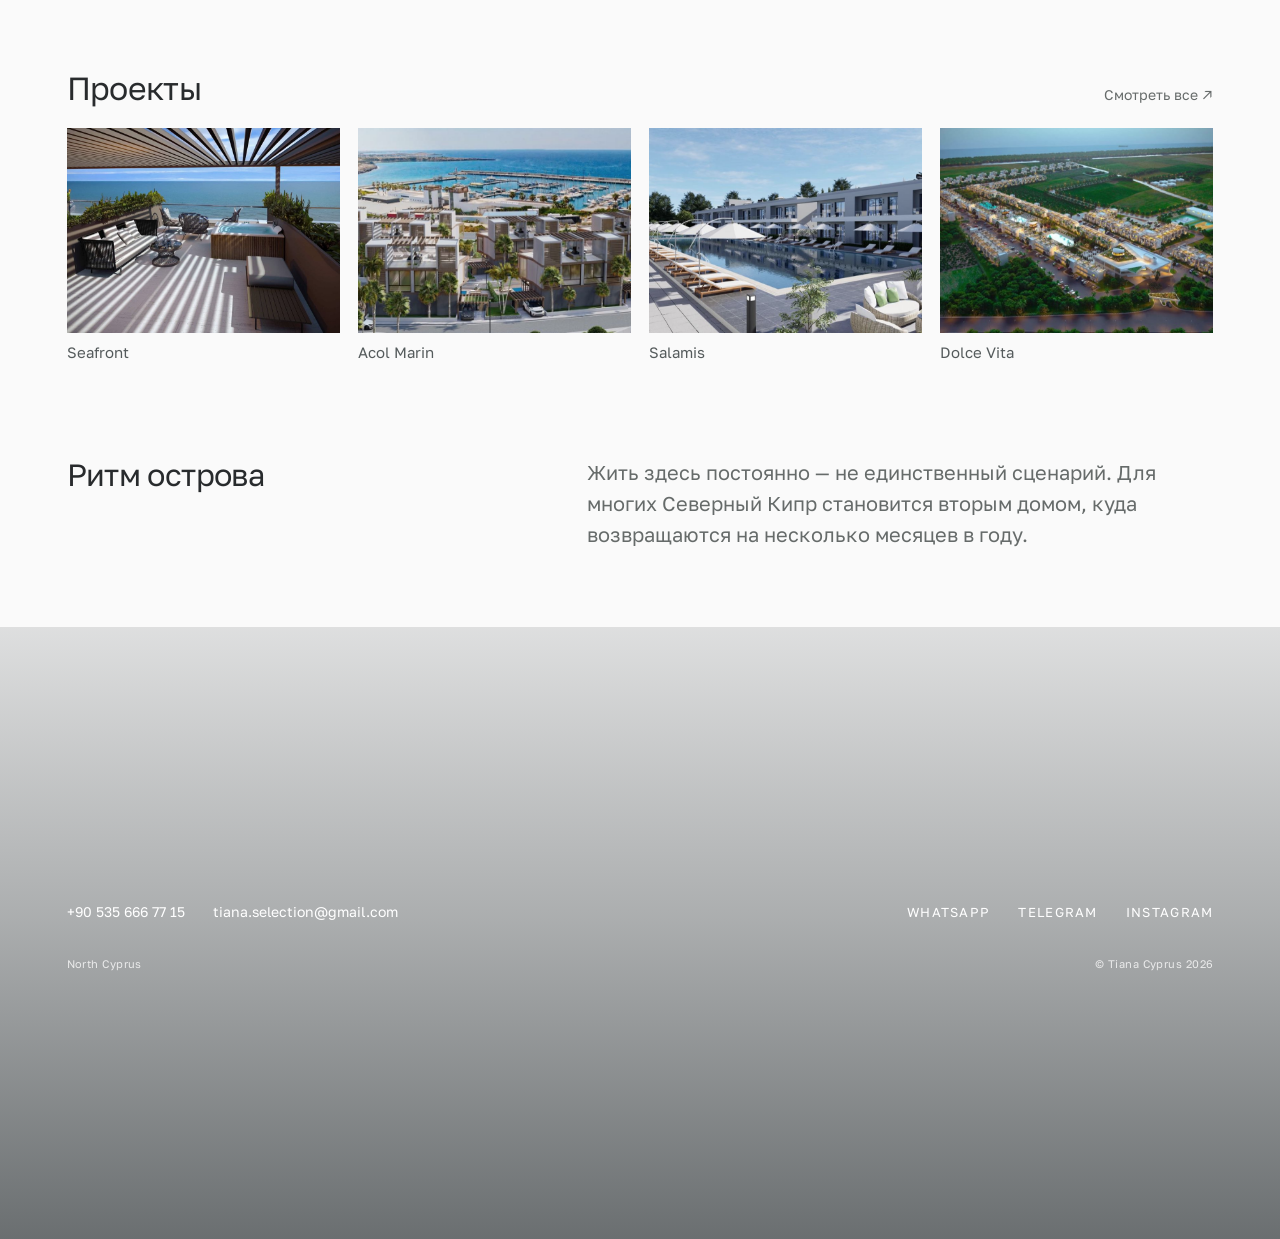
==== commit 2a334767: "Refine preview projects carousel sizing and spacing" ====
--- a/preview/index.html
+++ b/preview/index.html
@@ -307,4 +307,42 @@
     line-height: 1.35;
   }
 }
+
+/* Compact, quieter preview carousel */
+.projects-strip.projects.section {
+  padding-top: clamp(40px, 4.5vw, 64px);
+  padding-bottom: clamp(32px, 3.5vw, 48px);
+}
+.projects-strip .projects-head { margin-bottom: 20px; }
+.projects-strip .projects-carousel { gap: 18px; }
+.projects-strip .project-slide { flex: 0 0 calc((100% - 54px) / 4); }
+.projects-strip .project-slide img {
+  width: 100%;
+  aspect-ratio: 4 / 3;
+  object-fit: cover;
+  object-position: center center;
+  filter: saturate(.88);
+}
+.projects-strip .project-slide figcaption {
+  padding-top: 9px;
+  color: #555b5c;
+  font: 400 15px/1.35 "Golos Text", sans-serif;
+  letter-spacing: 0;
+}
+.island-copy.wrap { padding-block-start: 42px; }
+@media (max-width: 760px) {
+  .projects-strip.projects.section {
+    padding-top: 36px;
+    padding-bottom: 34px;
+  }
+  .projects-strip .projects-head { margin-bottom: 16px; }
+  .projects-strip .projects-carousel { gap: 14px; }
+  .projects-strip .project-slide { flex-basis: 78%; }
+  .projects-strip .project-slide img { aspect-ratio: 4 / 3; }
+  .projects-strip .project-slide figcaption {
+    padding-top: 8px;
+    font-size: 14px;
+  }
+  .island-copy.wrap { padding-block-start: 32px; }
+}
 </style>
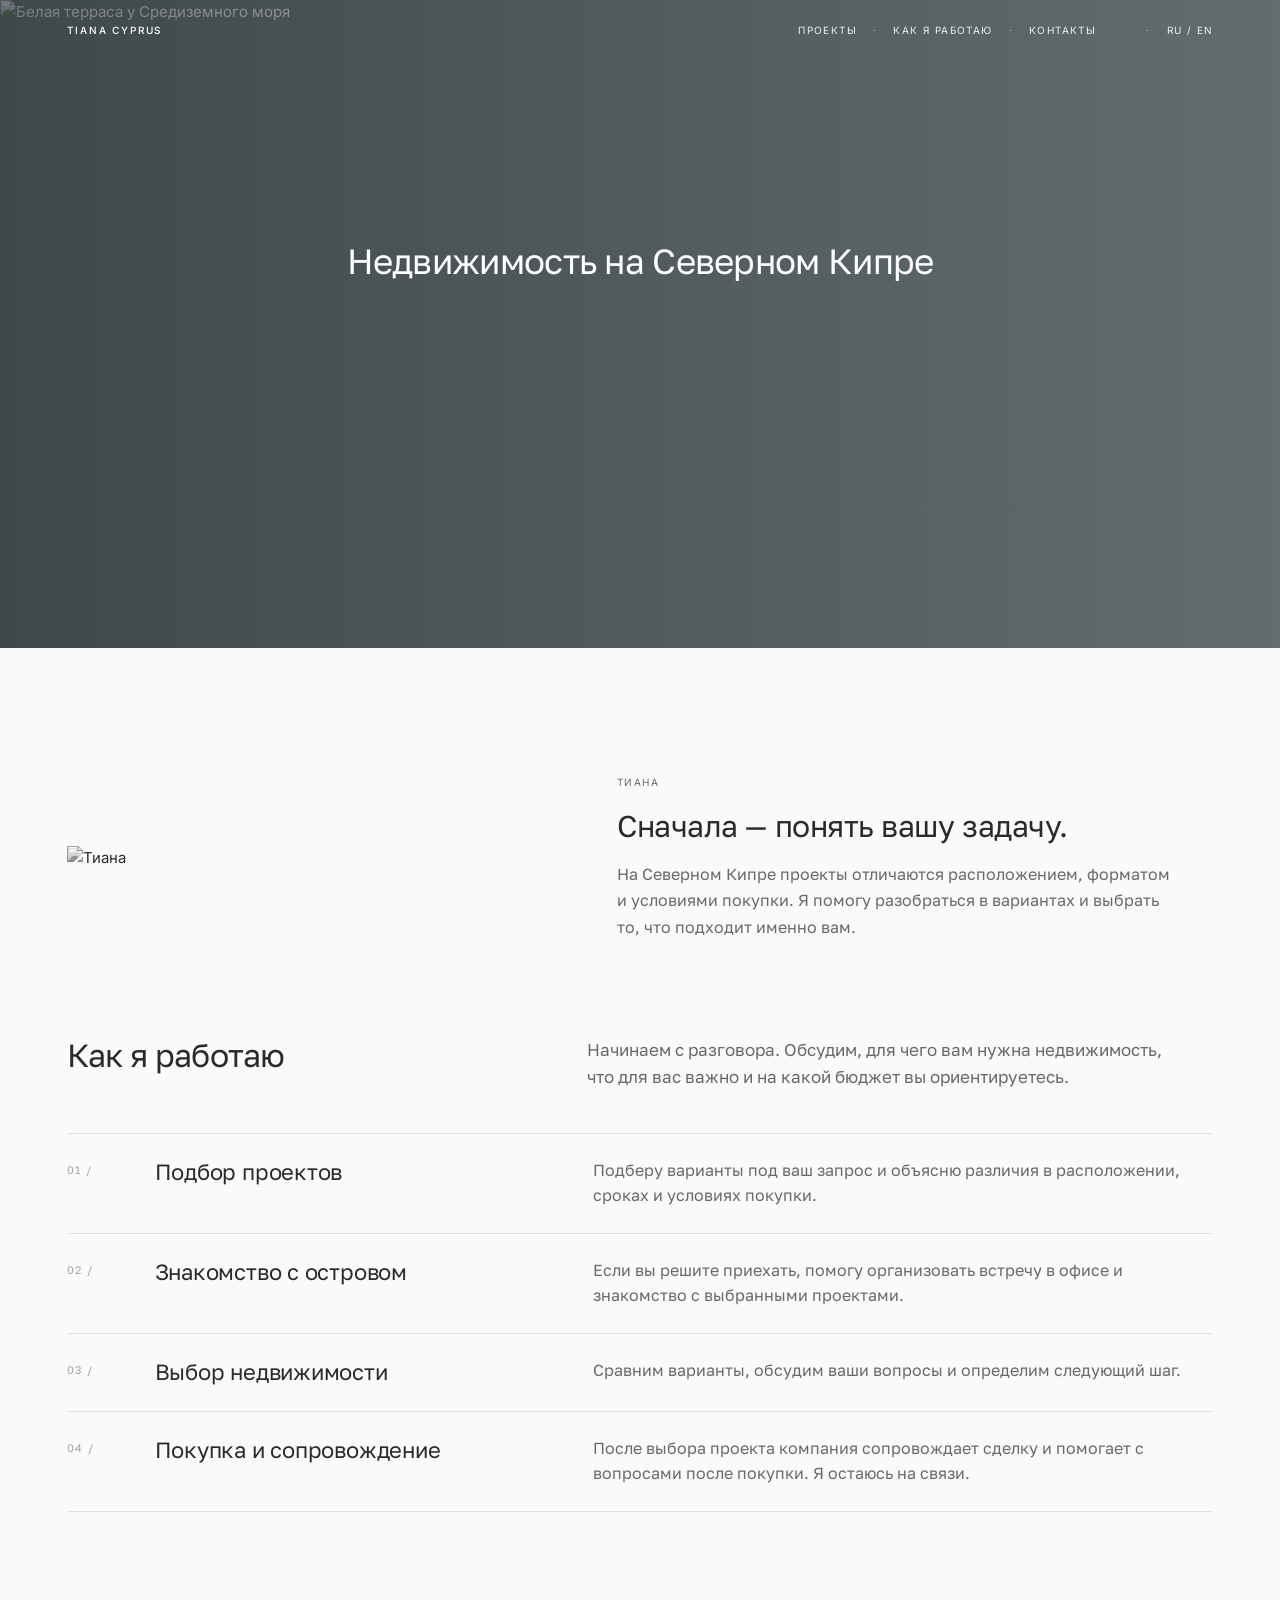
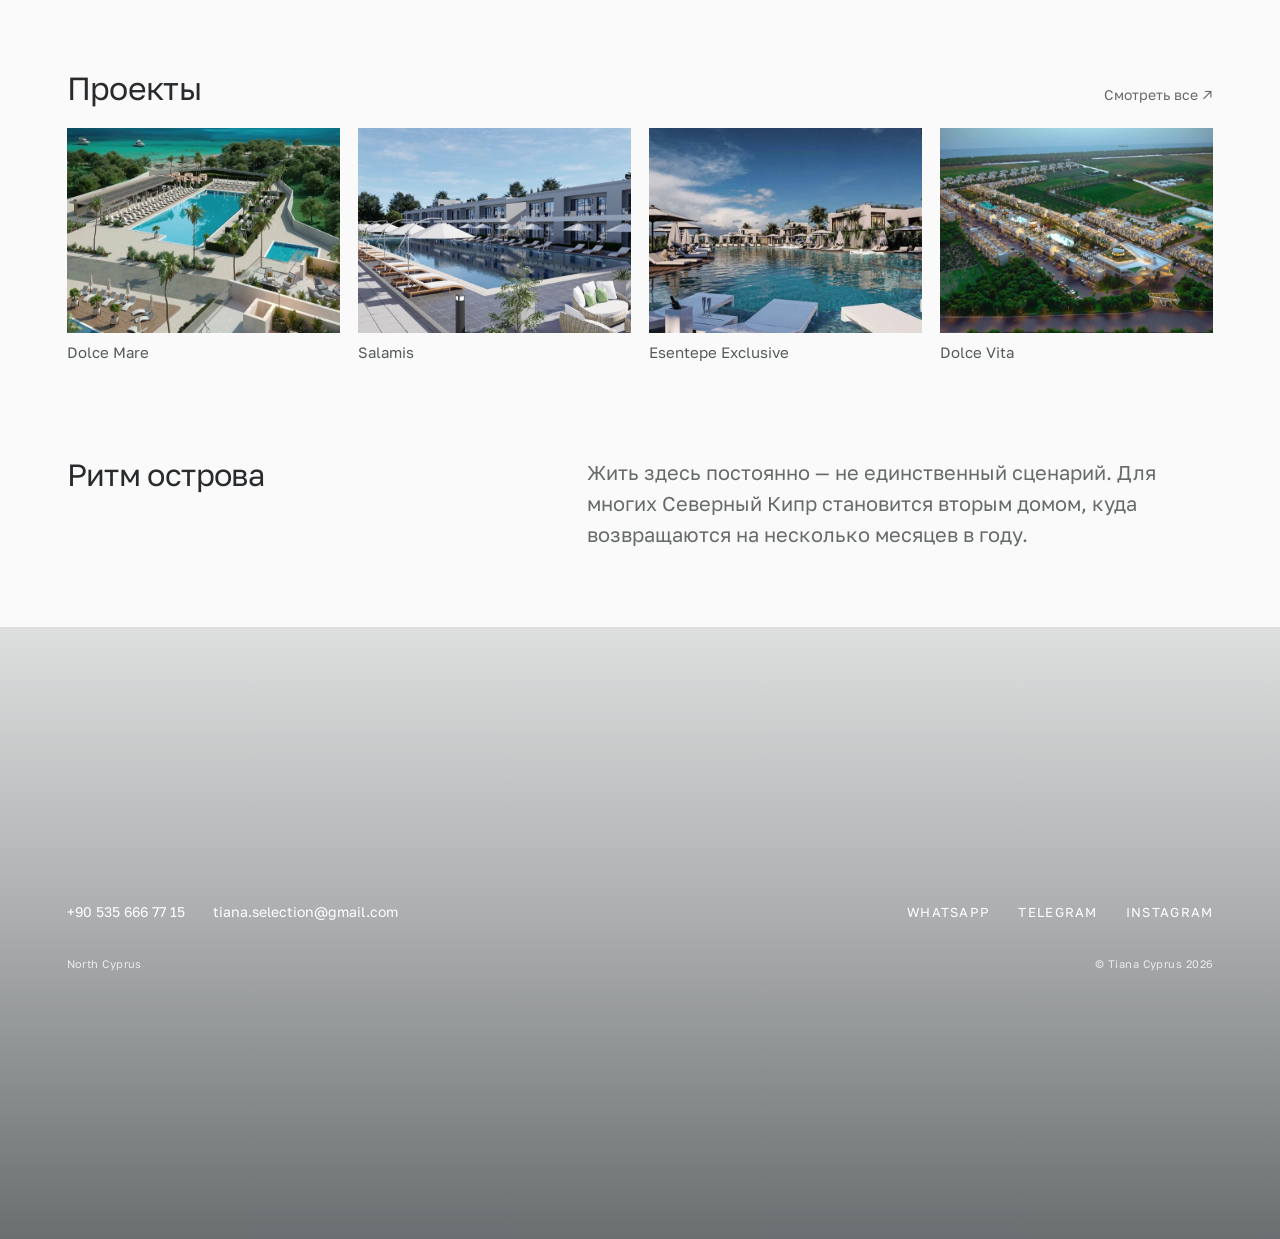
==== commit ed8e9183: "Reorder preview project carousel" ====
--- a/preview/index.html
+++ b/preview/index.html
@@ -190,12 +190,12 @@
     <a class="projects-all" href="/projects/">Смотреть все ↗</a>
   </div>
   <div class="projects-carousel" role="region" aria-label="Проекты" tabindex="0">
+    <figure class="project-slide"><img src="./assets/projects/dolce-mare.jpg" alt="Dolce Mare" loading="lazy"><figcaption>Dolce Mare</figcaption></figure>
+    <figure class="project-slide"><img src="./assets/projects/salamis.jpg" alt="Salamis" loading="lazy"><figcaption>Salamis</figcaption></figure>
+    <figure class="project-slide"><img src="./assets/projects/esentepe-exclusive.jpg" alt="Esentepe Exclusive" loading="lazy"><figcaption>Esentepe Exclusive</figcaption></figure>
+    <figure class="project-slide"><img src="./assets/projects/dolce-vita.jpg" alt="Dolce Vita" loading="lazy"><figcaption>Dolce Vita</figcaption></figure>
+    <figure class="project-slide"><img src="./assets/projects/acol-marin.jpg" alt="Acol Marin" loading="lazy"><figcaption>Acol Marin</figcaption></figure>
     <figure class="project-slide"><img src="./assets/projects/seafront.jpg" alt="Seafront" loading="lazy"><figcaption>Seafront</figcaption></figure>
-    <figure class="project-slide"><img src="./assets/projects/acol-marin.jpg" alt="Acol Marin" loading="lazy"><figcaption>Acol Marin</figcaption></figure>
-    <figure class="project-slide"><img src="./assets/projects/salamis.jpg" alt="Salamis" loading="lazy"><figcaption>Salamis</figcaption></figure>
-    <figure class="project-slide"><img src="./assets/projects/dolce-vita.jpg" alt="Dolce Vita" loading="lazy"><figcaption>Dolce Vita</figcaption></figure>
-    <figure class="project-slide"><img src="./assets/projects/esentepe-exclusive.jpg" alt="Esentepe Exclusive" loading="lazy"><figcaption>Esentepe Exclusive</figcaption></figure>
-    <figure class="project-slide"><img src="./assets/projects/dolce-mare.jpg" alt="Dolce Mare" loading="lazy"><figcaption>Dolce Mare</figcaption></figure>
   </div>
 </section>
 <section class="island-copy wrap" id="cyprus"><h2>Ритм острова</h2><p>Жить здесь постоянно — не единственный сценарий. Для многих Северный Кипр становится вторым домом, куда возвращаются на несколько месяцев в году.</p></section>
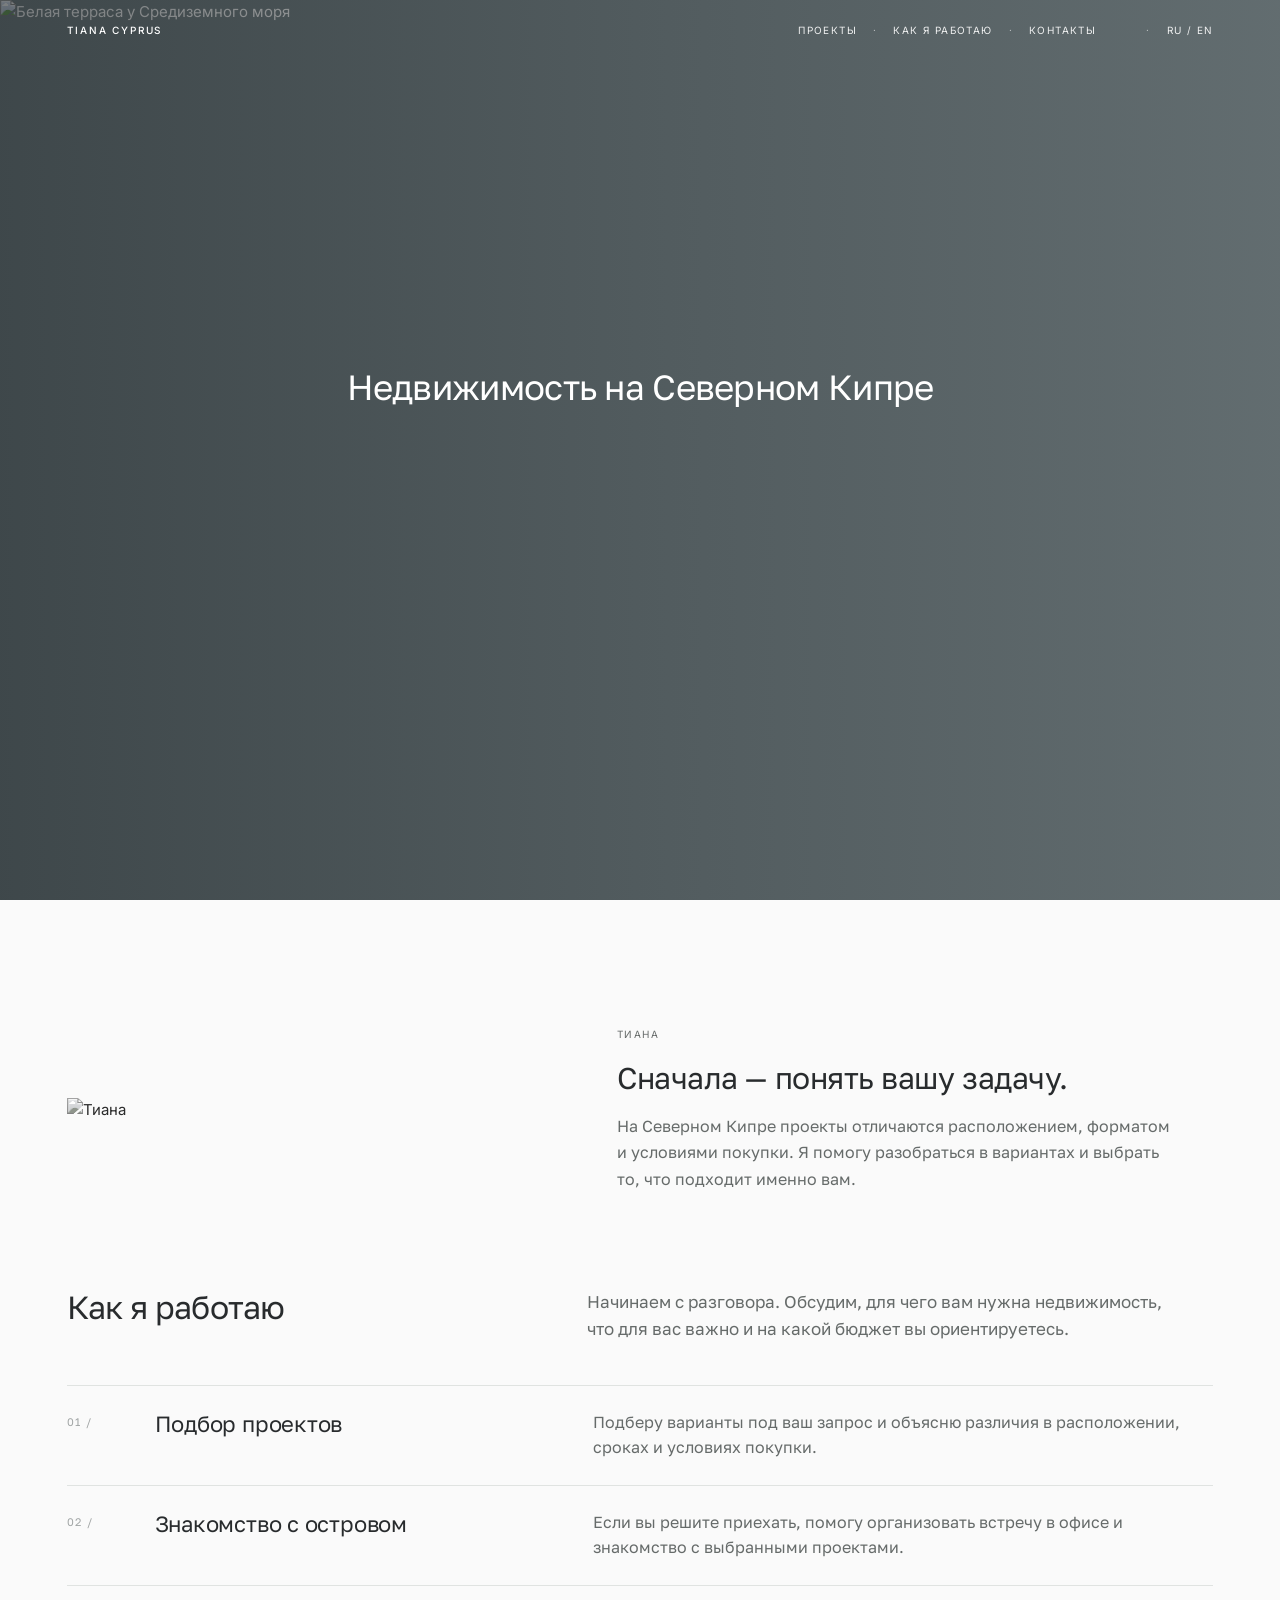
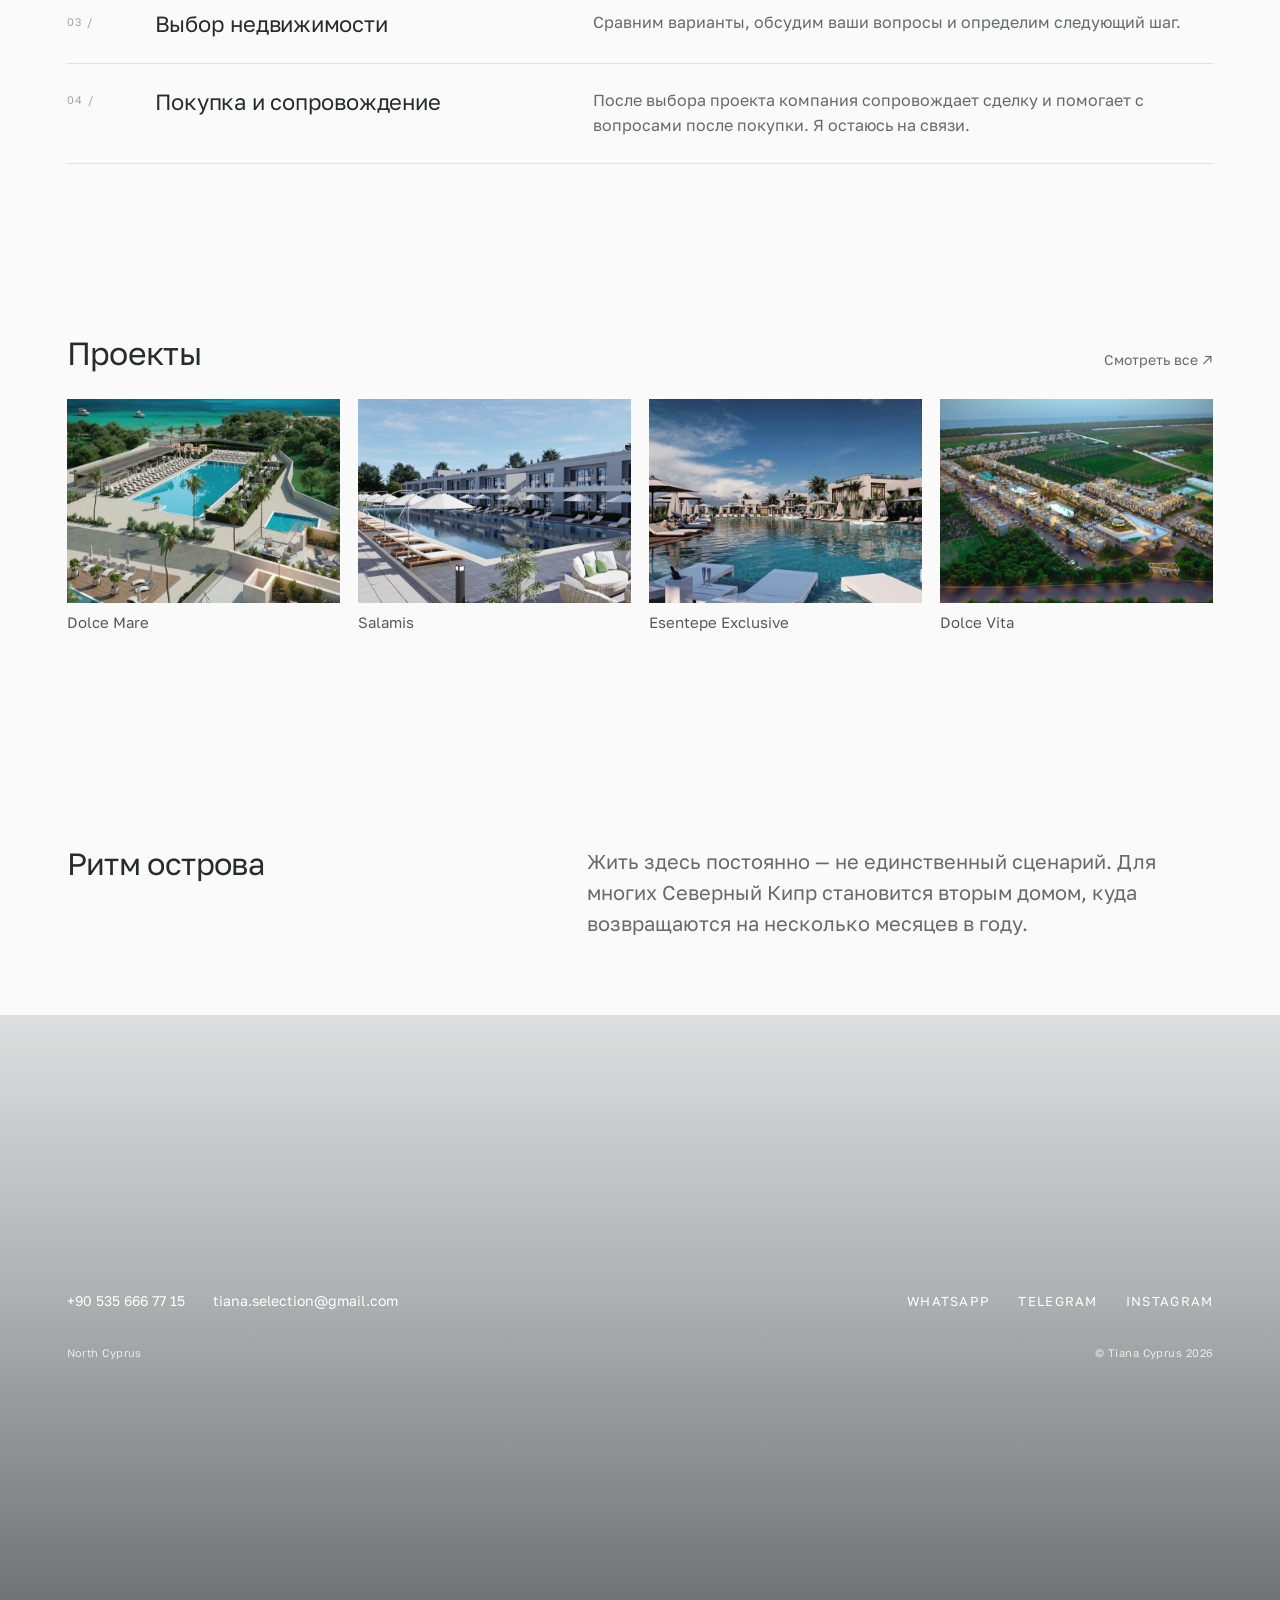
==== commit fb42bd39: "Restore full-height hero and prior preview spacing" ====
--- a/preview/index.html
+++ b/preview/index.html
@@ -345,4 +345,32 @@
   }
   .island-copy.wrap { padding-block-start: 32px; }
 }
+
+/* Restore approved viewport scale and the prior section rhythm */
+.hero.wrap {
+  height: 100vh;
+  min-height: 100vh;
+  max-height: none;
+}
+.projects-strip.projects.section {
+  padding-top: clamp(44px, 5.5vw, 78px);
+  padding-bottom: clamp(84px, 10vw, 144px);
+}
+.projects-strip .projects-head { margin-bottom: 26px; }
+.island-copy.wrap { padding-block-start: clamp(64px, 6vw, 88px); }
+@media (max-width: 760px) {
+  .hero.wrap {
+    height: 100vh;
+    height: 100dvh;
+    min-height: 100vh;
+    min-height: 100dvh;
+    max-height: none;
+  }
+  .projects-strip.projects.section {
+    padding-top: 40px;
+    padding-bottom: 76px;
+  }
+  .projects-strip .projects-head { margin-bottom: 20px; }
+  .island-copy.wrap { padding-block-start: 72px; }
+}
 </style>
